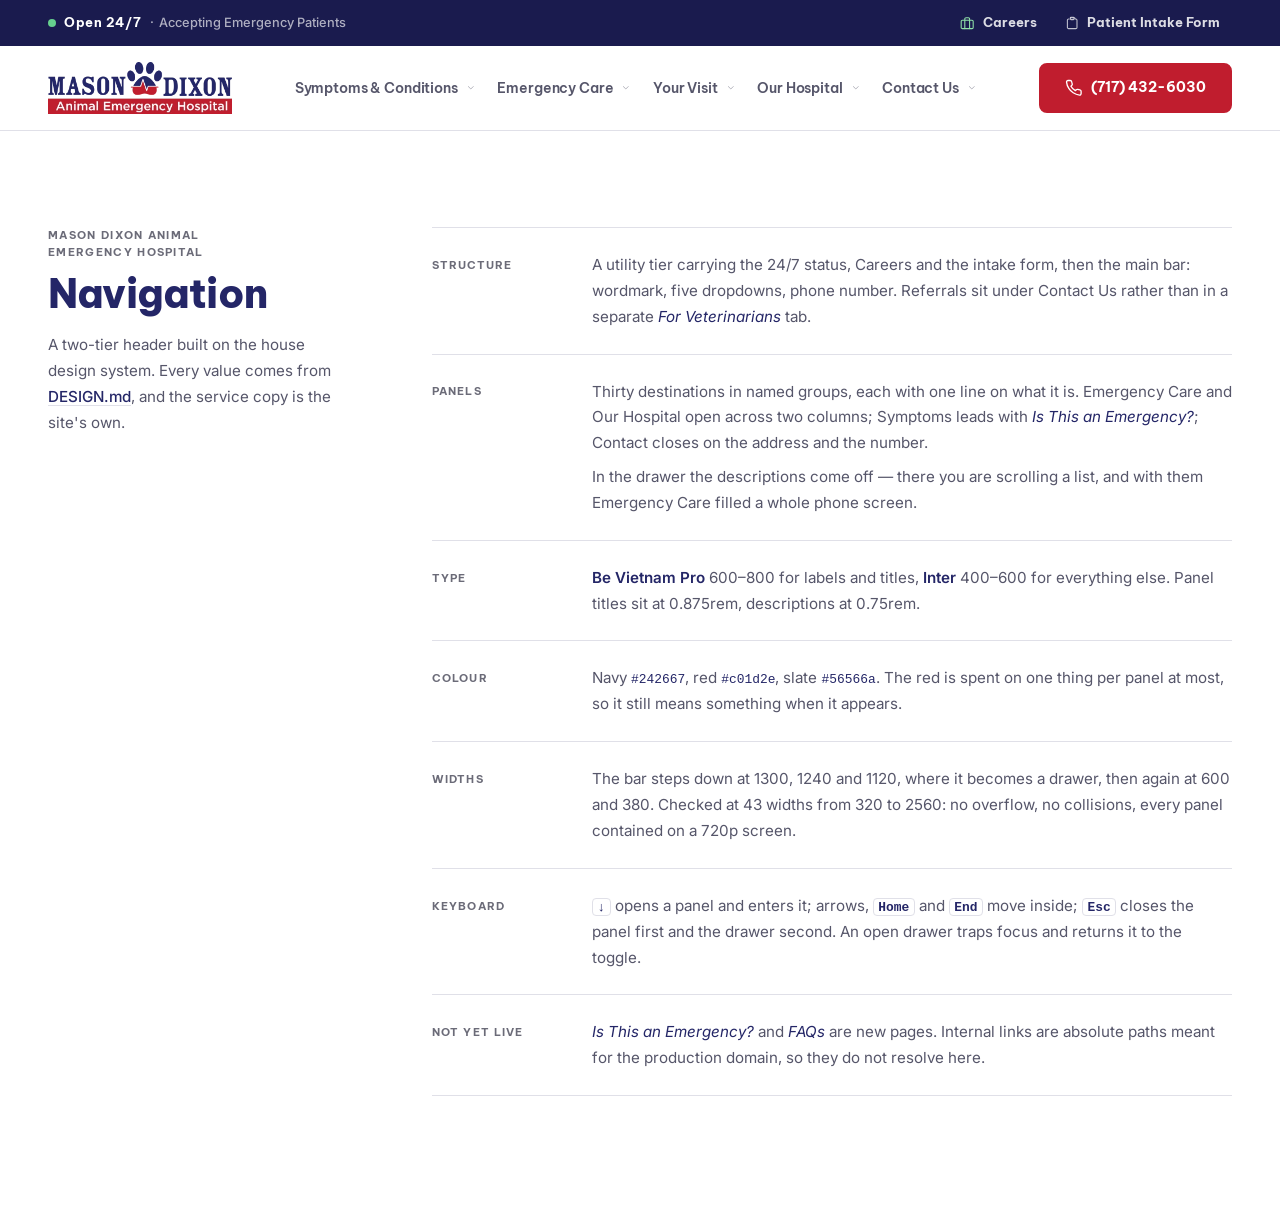
==== index.html @ aba49d91 "Extend the sweep to 4K/5K, landscape phones and code hygiene Verification stopped at 2560, so the ro" ====
<!doctype html>
<html lang="en">
<head>
  <meta charset="UTF-8" />
  <meta name="viewport" content="width=device-width, initial-scale=1" />
  <title>Navigation Menu — Mason Dixon Animal Emergency Hospital</title>
  <meta name="description" content="Two-tier navigation menu for Mason Dixon Animal Emergency Hospital, built on the site design system." />
  <meta name="theme-color" content="#242667" />

  <link rel="icon" href="data:image/svg+xml,%3Csvg xmlns='http://www.w3.org/2000/svg' viewBox='0 0 24 24'%3E%3Ccircle cx='12' cy='16' r='4' fill='%23c01d2e'/%3E%3Ccircle cx='5' cy='9' r='2.2' fill='%23c01d2e'/%3E%3Ccircle cx='9.5' cy='5.5' r='2.2' fill='%23c01d2e'/%3E%3Ccircle cx='14.5' cy='5.5' r='2.2' fill='%23c01d2e'/%3E%3Ccircle cx='19' cy='9' r='2.2' fill='%23c01d2e'/%3E%3C/svg%3E" />

  <link rel="preconnect" href="https://fonts.googleapis.com" />
  <link rel="preconnect" href="https://fonts.gstatic.com" crossorigin />
  <link href="https://fonts.googleapis.com/css2?family=Be+Vietnam+Pro:wght@500;600;700;800&family=Inter:ital,wght@0,400;0,500;0,600;1,400&display=swap" rel="stylesheet" />

  <!-- Flag JS early so the nav's closed states apply before first paint -->
  <script src="assets/js/head.js?v=202609222303"></script>
  <link rel="stylesheet" href="assets/css/base.css?v=202609222303" />
  <link rel="stylesheet" href="assets/css/components.css?v=202609222303" />
  <link rel="stylesheet" href="assets/css/sections.css?v=202609222303" />
</head>
<body>
  <a class="skip-link" href="#main">Skip to main content</a>

  <!-- ============================ Icon sprite ============================
       Everything down to #icon-star is lifted from the site sprite so the
       drawing style matches exactly. The seven below that are menu
       additions, drawn to the same spec (24×24, 1.8 stroke, round caps).
       ===================================================================== -->
  <svg class="icon-sprite" aria-hidden="true">
    <defs>
      <symbol id="icon-menu" viewBox="0 0 24 24" fill="none" stroke="currentColor" stroke-width="2" stroke-linecap="round">
        <line x1="3" y1="6" x2="21" y2="6"/><line x1="3" y1="12" x2="21" y2="12"/><line x1="3" y1="18" x2="21" y2="18"/>
      </symbol>
      <symbol id="icon-close" viewBox="0 0 24 24" fill="none" stroke="currentColor" stroke-width="2" stroke-linecap="round">
        <line x1="6" y1="6" x2="18" y2="18"/><line x1="18" y1="6" x2="6" y2="18"/>
      </symbol>
      <symbol id="icon-chevron-down" viewBox="0 0 24 24" fill="none" stroke="currentColor" stroke-width="2.2" stroke-linecap="round" stroke-linejoin="round">
        <polyline points="6 9 12 15 18 9"/>
      </symbol>
      <symbol id="icon-phone" viewBox="0 0 24 24" fill="none" stroke="currentColor" stroke-width="1.8" stroke-linecap="round" stroke-linejoin="round">
        <path d="M22 16.92v3a2 2 0 0 1-2.18 2 19.79 19.79 0 0 1-8.63-3.07 19.5 19.5 0 0 1-6-6 19.79 19.79 0 0 1-3.07-8.67A2 2 0 0 1 4.11 2h3a2 2 0 0 1 2 1.72c.13.96.36 1.9.7 2.81a2 2 0 0 1-.45 2.11L8.09 9.91a16 16 0 0 0 6 6l1.27-1.27a2 2 0 0 1 2.11-.45c.91.34 1.85.57 2.81.7A2 2 0 0 1 22 16.92z"/>
      </symbol>
      <symbol id="icon-pin" viewBox="0 0 24 24" fill="none" stroke="currentColor" stroke-width="1.8" stroke-linecap="round" stroke-linejoin="round">
        <path d="M21 10c0 7-9 13-9 13s-9-6-9-13a9 9 0 0 1 18 0z"/><circle cx="12" cy="10" r="3"/>
      </symbol>
      <symbol id="icon-clock" viewBox="0 0 24 24" fill="none" stroke="currentColor" stroke-width="1.8" stroke-linecap="round" stroke-linejoin="round">
        <circle cx="12" cy="12" r="10"/><polyline points="12 6 12 12 16 14"/>
      </symbol>
      <symbol id="icon-pulse" viewBox="0 0 24 24" fill="none" stroke="currentColor" stroke-width="1.8" stroke-linecap="round" stroke-linejoin="round">
        <polyline points="22 12 18 12 15 21 9 3 6 12 2 12"/>
      </symbol>
      <symbol id="icon-heart" viewBox="0 0 24 24" fill="none" stroke="currentColor" stroke-width="1.8" stroke-linecap="round" stroke-linejoin="round">
        <path d="M20.84 4.61a5.5 5.5 0 0 0-7.78 0L12 5.67l-1.06-1.06a5.5 5.5 0 0 0-7.78 7.78l1.06 1.06L12 21.23l7.78-7.78 1.06-1.06a5.5 5.5 0 0 0 0-7.78z"/>
      </symbol>
      <symbol id="icon-briefcase" viewBox="0 0 24 24" fill="none" stroke="currentColor" stroke-width="1.8" stroke-linecap="round" stroke-linejoin="round">
        <rect x="2" y="7" width="20" height="14" rx="2"/><path d="M16 21V5a2 2 0 0 0-2-2h-4a2 2 0 0 0-2 2v16"/>
      </symbol>
      <symbol id="icon-medical-cross" viewBox="0 0 24 24" fill="none" stroke="currentColor" stroke-width="1.8" stroke-linecap="round" stroke-linejoin="round">
        <rect x="3" y="3" width="18" height="18" rx="4"/><path d="M12 8v8M8 12h8"/>
      </symbol>
      <symbol id="icon-flask" viewBox="0 0 24 24" fill="none" stroke="currentColor" stroke-width="1.8" stroke-linecap="round" stroke-linejoin="round">
        <path d="M9 3h6M10 3v6.5L4.5 19a1 1 0 0 0 .87 1.5h13.26a1 1 0 0 0 .87-1.5L14 9.5V3"/>
      </symbol>
      <symbol id="icon-scan" viewBox="0 0 24 24" fill="none" stroke="currentColor" stroke-width="1.8" stroke-linecap="round" stroke-linejoin="round">
        <circle cx="11" cy="11" r="7"/><line x1="21" y1="21" x2="16.65" y2="16.65"/>
      </symbol>
      <symbol id="icon-wind" viewBox="0 0 24 24" fill="none" stroke="currentColor" stroke-width="1.8" stroke-linecap="round" stroke-linejoin="round">
        <path d="M9.59 4.59A2 2 0 1 1 11 8H2m10.59 11.41A2 2 0 1 0 14 16H2m15.73-8.27A2.5 2.5 0 1 1 19.5 12H2"/>
      </symbol>
      <symbol id="icon-droplet" viewBox="0 0 24 24" fill="none" stroke="currentColor" stroke-width="1.8" stroke-linecap="round" stroke-linejoin="round">
        <path d="M12 2.69l5.66 5.66a8 8 0 1 1-11.31 0z"/>
      </symbol>
      <symbol id="icon-camera" viewBox="0 0 24 24" fill="none" stroke="currentColor" stroke-width="1.8" stroke-linecap="round" stroke-linejoin="round">
        <path d="M23 19a2 2 0 0 1-2 2H3a2 2 0 0 1-2-2V8a2 2 0 0 1 2-2h4l2-3h6l2 3h4a2 2 0 0 1 2 2z"/><circle cx="12" cy="13" r="4"/>
      </symbol>
      <symbol id="icon-home" viewBox="0 0 24 24" fill="none" stroke="currentColor" stroke-width="1.8" stroke-linecap="round" stroke-linejoin="round">
        <path d="M3 9l9-7 9 7v11a2 2 0 0 1-2 2H5a2 2 0 0 1-2-2z"/><polyline points="9 22 9 12 15 12 15 22"/>
      </symbol>
      <symbol id="icon-users" viewBox="0 0 24 24" fill="none" stroke="currentColor" stroke-width="1.8" stroke-linecap="round" stroke-linejoin="round">
        <path d="M17 21v-2a4 4 0 0 0-4-4H5a4 4 0 0 0-4 4v2"/><circle cx="9" cy="7" r="4"/><path d="M23 21v-2a4 4 0 0 0-3-3.87"/><path d="M16 3.13a4 4 0 0 1 0 7.75"/>
      </symbol>
      <symbol id="icon-link" viewBox="0 0 24 24" fill="none" stroke="currentColor" stroke-width="1.8" stroke-linecap="round" stroke-linejoin="round">
        <path d="M10 13a5 5 0 0 0 7.07 0l3-3a5 5 0 0 0-7.07-7.07l-1.72 1.71"/><path d="M14 11a5 5 0 0 0-7.07 0l-3 3a5 5 0 0 0 7.07 7.07l1.71-1.71"/>
      </symbol>
      <symbol id="icon-paw" viewBox="0 0 24 24" fill="currentColor">
        <circle cx="5.6" cy="12" r="2.2"/><circle cx="9.6" cy="7.4" r="2.4"/><circle cx="14.4" cy="7.4" r="2.4"/><circle cx="18.4" cy="12" r="2.2"/>
        <path d="M12 13c-3.3 0-6 2.4-6 5.2 0 2.2 1.9 3.1 3.5 3.1 1.05 0 1.65-.42 2.5-.42s1.45.42 2.5.42c1.6 0 3.5-.9 3.5-3.1 0-2.8-2.7-5.2-6-5.2z"/>
      </symbol>
      <symbol id="icon-star" viewBox="0 0 24 24" fill="currentColor">
        <polygon points="12 2 14.9 8.6 22 9.3 16.5 14 18.2 21 12 17.3 5.8 21 7.5 14 2 9.3 9.1 8.6"/>
      </symbol>

      <!-- Menu additions: destinations the homepage sprite has no glyph for -->
      <symbol id="icon-clipboard" viewBox="0 0 24 24" fill="none" stroke="currentColor" stroke-width="1.8" stroke-linecap="round" stroke-linejoin="round">
        <path d="M9 3h6a2 2 0 0 1 2 2h1a2 2 0 0 1 2 2v12a2 2 0 0 1-2 2H6a2 2 0 0 1-2-2V7a2 2 0 0 1 2-2h1"/><rect x="9" y="2" width="6" height="4" rx="1"/>
      </symbol>
      <symbol id="icon-layers" viewBox="0 0 24 24" fill="none" stroke="currentColor" stroke-width="1.8" stroke-linecap="round" stroke-linejoin="round">
        <polygon points="12 2 2 7 12 12 22 7 12 2"/><polyline points="2 17 12 22 22 17"/><polyline points="2 12 12 17 22 12"/>
      </symbol>
      <symbol id="icon-credit-card" viewBox="0 0 24 24" fill="none" stroke="currentColor" stroke-width="1.8" stroke-linecap="round" stroke-linejoin="round">
        <rect x="1" y="4" width="22" height="16" rx="2"/><line x1="1" y1="10" x2="23" y2="10"/>
      </symbol>
      <symbol id="icon-help" viewBox="0 0 24 24" fill="none" stroke="currentColor" stroke-width="1.8" stroke-linecap="round" stroke-linejoin="round">
        <circle cx="12" cy="12" r="10"/><path d="M9.09 9a3 3 0 0 1 5.83 1c0 2-3 3-3 3"/><line x1="12" y1="17" x2="12.01" y2="17"/>
      </symbol>
      <symbol id="icon-building" viewBox="0 0 24 24" fill="none" stroke="currentColor" stroke-width="1.8" stroke-linecap="round" stroke-linejoin="round">
        <rect x="4" y="2" width="16" height="20" rx="2"/><path d="M9.5 22v-4h5v4"/><path d="M8.5 6.5h.01M12 6.5h.01M15.5 6.5h.01M8.5 10.5h.01M12 10.5h.01M15.5 10.5h.01M8.5 14.5h.01M15.5 14.5h.01"/>
      </symbol>
      <symbol id="icon-book" viewBox="0 0 24 24" fill="none" stroke="currentColor" stroke-width="1.8" stroke-linecap="round" stroke-linejoin="round">
        <path d="M4 19.5A2.5 2.5 0 0 1 6.5 17H20"/><path d="M6.5 2H20v20H6.5A2.5 2.5 0 0 1 4 19.5v-15A2.5 2.5 0 0 1 6.5 2z"/>
      </symbol>
      <symbol id="icon-send" viewBox="0 0 24 24" fill="none" stroke="currentColor" stroke-width="1.8" stroke-linecap="round" stroke-linejoin="round">
        <line x1="22" y1="2" x2="11" y2="13"/><polygon points="22 2 15 22 11 13 2 9 22 2"/>
      </symbol>
    </defs>
  </svg>

  <!-- ============================ Header ============================ -->
  <header class="site-header" data-site-header>

    <!-- Tier 1 — utility -->
    <div class="util">
      <div class="container util__inner">
        <p class="status">
          <span class="status__dot" aria-hidden="true"></span>
          <span class="status__label">Open 24/7</span>
          <span class="status__note status__note--mid">Accepting Emergency Patients</span>
          <span class="status__note status__note--wide">Critical Patients Treated First</span>
        </p>

        <nav class="util__links" aria-label="Quick links">
          <a class="util__job" href="/careers">
            <svg aria-hidden="true"><use href="#icon-briefcase"/></svg>
            Careers
          </a>
          <a href="https://form.jotform.com/262285054603050">
            <svg aria-hidden="true"><use href="#icon-clipboard"/></svg>
            Patient Intake Form
          </a>
        </nav>
      </div>
    </div>

    <!-- Tier 2 — main -->
    <div class="navbar">
      <div class="container navbar__inner">

        <a class="logo" href="/" aria-label="Mason Dixon Animal Emergency Hospital — home">
          <img src="assets/images/logo.png" alt="Mason Dixon Animal Emergency Hospital" width="327" height="94" />
        </a>

        <nav class="nav" id="primary-nav" aria-label="Primary" data-nav>

          <button type="button" class="nav__close" data-nav-close>
            <svg aria-hidden="true"><use href="#icon-close"/></svg>
            <span class="sr-only">Close menu</span>
          </button>

          <ul class="nav__list">

            <!-- ---------------- Symptoms & Conditions ---------------- -->
            <li class="nav__item" data-nav-item>
              <button type="button" class="nav__btn" data-nav-btn aria-expanded="false" aria-controls="panel-symptoms">
                Symptoms &amp; Conditions
                <svg class="nav__chev" aria-hidden="true"><use href="#icon-chevron-down"/></svg>
              </button>
              <div class="panel" id="panel-symptoms">
                <div class="panel__lead">
                  <a class="pfeat" href="/is-this-an-emergency">
                    <span class="pfeat__title">Is This an Emergency?</span>
                    <span class="pfeat__desc">Check the signs that shouldn't wait.</span>
                  </a>
                </div>
                <div class="panel__groups">
                  <div class="pgroup">
                    <ul class="panel__list">
                      <li>
                        <a class="pitem" href="/medical-emergencies-conditions">
                          <svg class="pitem__icon" aria-hidden="true"><use href="#icon-medical-cross"/></svg>
                          <span class="pitem__text">
                            <span class="pitem__title">Medical Emergencies &amp; Conditions</span>
                            <span class="pitem__desc">What we treat, around the clock.</span>
                          </span>
                        </a>
                      </li>
                      <li>
                        <a class="pitem" href="/pet-emergency-symptoms">
                          <svg class="pitem__icon" aria-hidden="true"><use href="#icon-paw"/></svg>
                          <span class="pitem__text">
                            <span class="pitem__title">Pet Emergency Symptoms</span>
                            <span class="pitem__desc">What to watch for, symptom by symptom.</span>
                          </span>
                        </a>
                      </li>
                    </ul>
                  </div>
                </div>
              </div>
            </li>

            <!-- ---------------- Emergency Care ---------------- -->
            <li class="nav__item" data-nav-item>
              <button type="button" class="nav__btn" data-nav-btn aria-expanded="false" aria-controls="panel-care">
                Emergency Care
                <svg class="nav__chev" aria-hidden="true"><use href="#icon-chevron-down"/></svg>
              </button>
              <div class="panel panel--wide" id="panel-care">
                <div class="panel__groups">
                  <div class="pgroup-col">
                    <div class="pgroup">
                      <span class="pgroup__label">Treatment</span>
                      <ul class="panel__list">
                        <li>
                          <a class="pitem" href="/outpatient-care">
                            <svg class="pitem__icon" aria-hidden="true"><use href="#icon-home"/></svg>
                            <span class="pitem__text">
                              <span class="pitem__title">Outpatient Treatment</span>
                              <span class="pitem__desc">Treated and discharged, no admission.</span>
                            </span>
                          </a>
                        </li>
                        <li>
                          <a class="pitem" href="/intensive-care">
                            <svg class="pitem__icon" aria-hidden="true"><use href="#icon-pulse"/></svg>
                            <span class="pitem__text">
                              <span class="pitem__title">Intensive Care</span>
                              <span class="pitem__desc">Advanced monitoring for critical patients.</span>
                            </span>
                          </a>
                        </li>
                        <li>
                          <a class="pitem" href="/emergency-surgery">
                            <svg class="pitem__icon" aria-hidden="true"><use href="#icon-medical-cross"/></svg>
                            <span class="pitem__text">
                              <span class="pitem__title">Emergency Surgery</span>
                              <span class="pitem__desc">Procedures for life-threatening conditions.</span>
                            </span>
                          </a>
                        </li>
                      </ul>
                    </div>

                    <div class="pgroup">
                      <span class="pgroup__label">Stabilization</span>
                      <ul class="panel__list">
                        <li>
                          <a class="pitem" href="/oxygen-supplementation">
                            <svg class="pitem__icon" aria-hidden="true"><use href="#icon-wind"/></svg>
                            <span class="pitem__text">
                              <span class="pitem__title">Oxygen Support</span>
                              <span class="pitem__desc">Support for breathing difficulty.</span>
                            </span>
                          </a>
                        </li>
                        <li>
                          <a class="pitem" href="/blood-transfusions">
                            <svg class="pitem__icon" aria-hidden="true"><use href="#icon-droplet"/></svg>
                            <span class="pitem__text">
                              <span class="pitem__title">Blood Transfusions</span>
                              <span class="pitem__desc">Type-matched transfusion services.</span>
                            </span>
                          </a>
                        </li>
                      </ul>
                    </div>
                  </div>

                  <div class="pgroup-col">
                    <div class="pgroup">
                      <span class="pgroup__label">Diagnostics</span>
                      <ul class="panel__list">
                        <li>
                          <a class="pitem" href="/house-laboratory">
                            <svg class="pitem__icon" aria-hidden="true"><use href="#icon-flask"/></svg>
                            <span class="pitem__text">
                              <span class="pitem__title">In-House Laboratory</span>
                              <span class="pitem__desc">Rapid bloodwork and diagnostic testing.</span>
                            </span>
                          </a>
                        </li>
                        <li>
                          <a class="pitem" href="/radiology-ultrasound">
                            <svg class="pitem__icon" aria-hidden="true"><use href="#icon-scan"/></svg>
                            <span class="pitem__text">
                              <span class="pitem__title">X-Ray &amp; Ultrasound</span>
                              <span class="pitem__desc">Advanced imaging around the clock.</span>
                            </span>
                          </a>
                        </li>
                        <li>
                          <a class="pitem" href="/endoscopy">
                            <svg class="pitem__icon" aria-hidden="true"><use href="#icon-camera"/></svg>
                            <span class="pitem__text">
                              <span class="pitem__title">Endoscopy</span>
                              <span class="pitem__desc">Minimally invasive retrieval and diagnostics.</span>
                            </span>
                          </a>
                        </li>
                      </ul>
                    </div>

                    <div class="pgroup">
                      <span class="pgroup__label">Continuing care</span>
                      <ul class="panel__list">
                        <li>
                          <a class="pitem" href="/specialist-referrals">
                            <svg class="pitem__icon" aria-hidden="true"><use href="#icon-link"/></svg>
                            <span class="pitem__text">
                              <span class="pitem__title">Specialist Referrals</span>
                              <span class="pitem__desc">Coordination with local specialists.</span>
                            </span>
                          </a>
                        </li>
                        <li>
                          <a class="pitem" href="/euthanasia-aftercare-services">
                            <svg class="pitem__icon" aria-hidden="true"><use href="#icon-heart"/></svg>
                            <span class="pitem__text">
                              <span class="pitem__title">Euthanasia &amp; Aftercare</span>
                              <span class="pitem__desc">Compassionate support for hard decisions.</span>
                            </span>
                          </a>
                        </li>
                      </ul>
                    </div>
                  </div>
                </div>
              </div>
            </li>

            <!-- ---------------- Your Visit ---------------- -->
            <li class="nav__item" data-nav-item>
              <button type="button" class="nav__btn" data-nav-btn aria-expanded="false" aria-controls="panel-visit">
                Your Visit
                <svg class="nav__chev" aria-hidden="true"><use href="#icon-chevron-down"/></svg>
              </button>
              <div class="panel" id="panel-visit">
                <div class="panel__groups">
                  <div class="pgroup">
                    <span class="pgroup__label">Before you arrive</span>
                    <ul class="panel__list">
                      <li>
                        <a class="pitem" href="/what-expect-during-your-visit">
                          <svg class="pitem__icon" aria-hidden="true"><use href="#icon-clock"/></svg>
                          <span class="pitem__text">
                            <span class="pitem__title">What to Expect</span>
                            <span class="pitem__desc">From arrival to discharge, step by step.</span>
                          </span>
                        </a>
                      </li>
                      <li>
                        <a class="pitem" href="/triage-levels-patient-illness">
                          <svg class="pitem__icon" aria-hidden="true"><use href="#icon-layers"/></svg>
                          <span class="pitem__text">
                            <span class="pitem__title">Triage Policies</span>
                            <span class="pitem__desc">Medical triage, not arrival order.</span>
                          </span>
                        </a>
                      </li>
                      <li>
                        <a class="pitem" href="/faqs">
                          <svg class="pitem__icon" aria-hidden="true"><use href="#icon-help"/></svg>
                          <span class="pitem__text">
                            <span class="pitem__title">FAQs</span>
                            <span class="pitem__desc">The questions we hear most.</span>
                          </span>
                        </a>
                      </li>
                    </ul>
                  </div>

                  <div class="pgroup">
                    <span class="pgroup__label">Paying for care</span>
                    <ul class="panel__list">
                      <li>
                        <a class="pitem" href="/financing-options">
                          <svg class="pitem__icon" aria-hidden="true"><use href="#icon-credit-card"/></svg>
                          <span class="pitem__text">
                            <span class="pitem__title">Financing Options</span>
                            <span class="pitem__desc">Payment plans and what we accept.</span>
                          </span>
                        </a>
                      </li>
                      <li>
                        <a class="pitem" href="/mason-dixon-miracle-fund">
                          <svg class="pitem__icon" aria-hidden="true"><use href="#icon-heart"/></svg>
                          <span class="pitem__text">
                            <span class="pitem__title">Miracle Fund</span>
                            <span class="pitem__desc">Help for families facing hard costs.</span>
                          </span>
                        </a>
                      </li>
                    </ul>
                  </div>
                </div>
              </div>
            </li>

            <!-- ---------------- Our Hospital ---------------- -->
            <li class="nav__item" data-nav-item>
              <button type="button" class="nav__btn" data-nav-btn aria-expanded="false" aria-controls="panel-hospital">
                Our Hospital
                <svg class="nav__chev" aria-hidden="true"><use href="#icon-chevron-down"/></svg>
              </button>
              <div class="panel panel--wide panel--right" id="panel-hospital">
                <div class="panel__groups">
                  <div class="pgroup-col">
                    <div class="pgroup">
                      <span class="pgroup__label">The hospital</span>
                      <ul class="panel__list">
                        <li>
                          <a class="pitem" href="/about-our-emergency-hospital">
                            <svg class="pitem__icon" aria-hidden="true"><use href="#icon-building"/></svg>
                            <span class="pitem__text">
                              <span class="pitem__title">About Mason Dixon</span>
                              <span class="pitem__desc">Who we are and how we work.</span>
                            </span>
                          </a>
                        </li>
                        <li>
                          <a class="pitem" href="/meet-our-team">
                            <svg class="pitem__icon" aria-hidden="true"><use href="#icon-users"/></svg>
                            <span class="pitem__text">
                              <span class="pitem__title">Our Team</span>
                              <span class="pitem__desc">The doctors and nurses on shift.</span>
                            </span>
                          </a>
                        </li>
                        <li>
                          <a class="pitem" href="/explore-our-facility">
                            <svg class="pitem__icon" aria-hidden="true"><use href="#icon-home"/></svg>
                            <span class="pitem__text">
                              <span class="pitem__title">Our Facility</span>
                              <span class="pitem__desc">A look inside the hospital.</span>
                            </span>
                          </a>
                        </li>
                        <li>
                          <a class="pitem" href="/careers">
                            <svg class="pitem__icon" aria-hidden="true"><use href="#icon-briefcase"/></svg>
                            <span class="pitem__text">
                              <span class="pitem__title">Careers</span>
                              <span class="pitem__desc">Open roles on our team.</span>
                            </span>
                          </a>
                        </li>
                      </ul>
                    </div>
                  </div>

                  <div class="pgroup-col">
                    <div class="pgroup">
                      <span class="pgroup__label">For pet owners</span>
                      <ul class="panel__list">
                        <li>
                          <a class="pitem" href="/reviews">
                            <svg class="pitem__icon" aria-hidden="true"><use href="#icon-star"/></svg>
                            <span class="pitem__text">
                              <span class="pitem__title">Reviews &amp; Testimonials</span>
                              <span class="pitem__desc">What other families have said.</span>
                            </span>
                          </a>
                        </li>
                        <li>
                          <a class="pitem" href="/blog">
                            <svg class="pitem__icon" aria-hidden="true"><use href="#icon-book"/></svg>
                            <span class="pitem__text">
                              <span class="pitem__title">Resources / Blog</span>
                              <span class="pitem__desc">Guides and reading for pet owners.</span>
                            </span>
                          </a>
                        </li>
                        <li>
                          <a class="pitem" href="/grief-counseling">
                            <svg class="pitem__icon" aria-hidden="true"><use href="#icon-heart"/></svg>
                            <span class="pitem__text">
                              <span class="pitem__title">Grief Counseling</span>
                              <span class="pitem__desc">Support after losing a pet.</span>
                            </span>
                          </a>
                        </li>
                        <li>
                          <a class="pitem" href="/additional-pet-care-resources">
                            <svg class="pitem__icon" aria-hidden="true"><use href="#icon-paw"/></svg>
                            <span class="pitem__text">
                              <span class="pitem__title">Additional Pet Resources</span>
                              <span class="pitem__desc">Local services beyond emergency care.</span>
                            </span>
                          </a>
                        </li>
                      </ul>
                    </div>
                  </div>
                </div>
              </div>
            </li>

            <!-- ---------------- Contact Us ---------------- -->
            <li class="nav__item" data-nav-item>
              <button type="button" class="nav__btn" data-nav-btn aria-expanded="false" aria-controls="panel-contact">
                Contact Us
                <svg class="nav__chev" aria-hidden="true"><use href="#icon-chevron-down"/></svg>
              </button>
              <div class="panel panel--right" id="panel-contact">
                <div class="panel__groups">
                  <div class="pgroup">
                    <span class="pgroup__label">Pet owners</span>
                    <ul class="panel__list">
                      <li>
                        <a class="pitem" href="/contact-us">
                          <svg class="pitem__icon" aria-hidden="true"><use href="#icon-phone"/></svg>
                          <span class="pitem__text">
                            <span class="pitem__title">Contact Information</span>
                            <span class="pitem__desc">Phone, hours and how to reach us.</span>
                          </span>
                        </a>
                      </li>
                      <li>
                        <a class="pitem" href="https://www.google.com/maps/place/Mason+Dixon+Animal+Emergency+Hospital/@39.7568262,-76.6723362,17z" target="_blank" rel="noopener">
                          <svg class="pitem__icon" aria-hidden="true"><use href="#icon-pin"/></svg>
                          <span class="pitem__text">
                            <span class="pitem__title">Directions</span>
                            <span class="pitem__desc">96 Sofia Drive, Shrewsbury PA.</span>
                          </span>
                        </a>
                      </li>
                    </ul>
                  </div>

                  <div class="pgroup">
                    <span class="pgroup__label">Referring veterinarians</span>
                    <ul class="panel__list">
                      <li>
                        <a class="pitem" href="/vet-referrals">
                          <svg class="pitem__icon" aria-hidden="true"><use href="#icon-send"/></svg>
                          <span class="pitem__text">
                            <span class="pitem__title">Emergency Referral</span>
                            <span class="pitem__desc">For veterinarians sending a patient.</span>
                          </span>
                        </a>
                      </li>
                      <li>
                        <a class="pitem" href="/ultrasound-referrals">
                          <svg class="pitem__icon" aria-hidden="true"><use href="#icon-scan"/></svg>
                          <span class="pitem__text">
                            <span class="pitem__title">Ultrasound Referral</span>
                            <span class="pitem__desc">Request a referral ultrasound.</span>
                          </span>
                        </a>
                      </li>
                    </ul>
                  </div>
                </div>

                <div class="pfoot">
                  <p class="pfoot__status">
                    <span class="status__dot" aria-hidden="true"></span>
                    Open 24 hours, every day
                  </p>
                  <p class="pfoot__addr">96 Sofia Drive, Suite 203 · Shrewsbury, PA 17361</p>
                  <a class="pfoot__call" href="tel:+17174326030">(717) 432-6030</a>
                </div>
              </div>
            </li>

          </ul>

          <div class="nav__util">
            <a href="/careers">
              <svg aria-hidden="true"><use href="#icon-briefcase"/></svg>
              Careers
            </a>
            <a href="https://form.jotform.com/262285054603050">
              <svg aria-hidden="true"><use href="#icon-clipboard"/></svg>
              Patient Intake Form
            </a>
          </div>
        </nav>

        <a class="btn btn--primary navbar__call" href="tel:+17174326030">
          <svg class="btn-icon" aria-hidden="true"><use href="#icon-phone"/></svg>
          (717) 432-6030
        </a>

        <button type="button" class="nav-toggle" data-nav-toggle aria-expanded="false" aria-controls="primary-nav">
          <svg class="nav-toggle__open" aria-hidden="true"><use href="#icon-menu"/></svg>
          <svg class="nav-toggle__close" aria-hidden="true"><use href="#icon-close"/></svg>
          <span class="sr-only">Toggle navigation menu</span>
        </button>

      </div>
    </div>
  </header>

  <div class="nav-veil" data-nav-veil></div>

  <!-- ============================ Spec sheet ============================ -->
  <main class="spec" id="main">
    <div class="container spec__inner">
      <header class="spec__head">
        <p class="spec__kicker">Mason Dixon Animal Emergency Hospital</p>
        <h1>Navigation</h1>
        <p class="spec__lede">
          A two-tier header built on the house design system. Every value comes from
          <a href="https://github.com/imageworksc/mason-dixon/blob/main/DESIGN.md">DESIGN.md</a>,
          and the service copy is the site's own.
        </p>
      </header>

      <dl class="spec__list">
        <div class="spec__row">
          <dt>Structure</dt>
          <dd>
            A utility tier carrying the 24/7 status, Careers and the intake form, then the main
            bar: wordmark, five dropdowns, phone number. Referrals sit under Contact Us rather
            than in a separate <em>For Veterinarians</em> tab.
          </dd>
        </div>

        <div class="spec__row">
          <dt>Panels</dt>
          <dd>
            Thirty destinations in named groups, each with one line on what it is. Emergency Care
            and Our Hospital open across two columns; Symptoms leads with
            <em>Is This an Emergency?</em>; Contact closes on the address and the number.
          </dd>
          <dd>
            In the drawer the descriptions come off — there you are scrolling a list, and with
            them Emergency Care filled a whole phone screen.
          </dd>
        </div>

        <div class="spec__row">
          <dt>Type</dt>
          <dd>
            <b>Be Vietnam Pro</b> 600–800 for labels and titles, <b>Inter</b> 400–600 for
            everything else. Panel titles sit at 0.875rem, descriptions at 0.75rem.
          </dd>
        </div>

        <div class="spec__row">
          <dt>Colour</dt>
          <dd>
            Navy <code>#242667</code>, red <code>#c01d2e</code>, slate <code>#56566a</code>.
            The red is spent on one thing per panel at most, so it still means something when
            it appears.
          </dd>
        </div>

        <div class="spec__row">
          <dt>Widths</dt>
          <dd>
            The bar steps down at 1300, 1240 and 1120, where it becomes a drawer, then again at
            600 and 380. Checked at 43 widths from 320 to 2560: no overflow, no collisions, every
            panel contained on a 720p screen.
          </dd>
        </div>

        <div class="spec__row">
          <dt>Keyboard</dt>
          <dd>
            <kbd>↓</kbd> opens a panel and enters it; arrows, <kbd>Home</kbd> and <kbd>End</kbd>
            move inside; <kbd>Esc</kbd> closes the panel first and the drawer second. An open
            drawer traps focus and returns it to the toggle.
          </dd>
        </div>

        <div class="spec__row">
          <dt>Not yet live</dt>
          <dd>
            <em>Is This an Emergency?</em> and <em>FAQs</em> are new pages. Internal links are
            absolute paths meant for the production domain, so they do not resolve here.
          </dd>
        </div>
      </dl>
    </div>
  </main>

  <script type="module" src="assets/js/main.js?v=202609222303"></script>
</body>
</html>
---- assets/css/base.css ----
/* =========================================================================
   Mason Dixon Animal Emergency Hospital — Navigation menu
   base.css — tokens, large-display scaling, reset, typography, utilities

   Tokens are lifted verbatim from the site design system
   (imageworksc/mason-dixon → DESIGN.md + assets/css/base.css) so this menu
   drops into the site without a single value needing to be reconciled.
   Anything this menu adds on top is grouped under "Menu additions".
   ========================================================================= */

/* ---------------------------------------------------------------------
   1. Design tokens
   --------------------------------------------------------------------- */
:root {
  /* Color */
  --color-navy: #242667;
  --color-navy-dark: #1a1b4e;
  --color-red: #c01d2e;
  --color-red-dark: #9c1622;
  --color-slate: #56566a;
  --color-gray: #6b6b78;
  --color-border: #e0e0e8;
  --color-bg-light: #f5f5f7;
  --color-bg-faq: #eef0fa;
  --color-white: #ffffff;

  --text-on-dark: #ffffff;
  --text-on-dark-secondary: rgba(255, 255, 255, 0.85);
  --text-on-dark-muted: rgba(255, 255, 255, 0.65);

  /* Type */
  --font-display: "Be Vietnam Pro", system-ui, sans-serif;
  --font-body: "Inter", system-ui, sans-serif;

  /* Spacing scale */
  --space-1: 0.25rem;
  --space-2: 0.5rem;
  --space-3: 0.75rem;
  --space-4: 1rem;
  --space-5: 1.5rem;
  --space-6: 2rem;
  --space-7: 3rem;
  --space-8: 4rem;
  --space-9: 6rem;
  --space-10: 8rem;

  /* Radius / shadow / motion */
  --radius-sm: 4px;
  --radius-md: 8px;
  --radius-lg: 14px;
  --radius-xl: 20px;
  --radius-full: 999px;
  --shadow-sm: 0 1px 2px rgba(16, 24, 64, 0.06);
  --shadow-md: 0 4px 16px rgba(16, 24, 64, 0.1);
  --shadow-lg: 0 24px 48px -16px rgba(16, 24, 64, 0.28);
  --transition: 180ms ease;
  --ease-out: cubic-bezier(0.16, 1, 0.3, 1);
  --ease-spring: cubic-bezier(0.34, 1.56, 0.64, 1);

  /* Layout */
  --container-width: 80rem;
  --container-pad: clamp(1.25rem, 4vw, 3rem);
  --section-space: clamp(7rem, 11vw, 13rem);

  /* --- Menu additions --------------------------------------------------
     Values the shared system does not define because nothing else on the
     site needs them. */
  --color-open: #66d08e; /* 24/7 status dot + Careers accent on navy */
  --color-open-soft: #8fe0a8; /* hover state for the same pair */
  --color-open-ink: #1f9d57; /* the same dot, on a light surface */
  --color-red-tint: #fbedef; /* wash behind the lead link on panel hover */

  --alert-h: 2.875rem; /* utility tier */
  --header-h: 5.5rem; /* main tier: logo + breathing room */
  --logo-h: 3.55rem; /* the site uses 3.85rem, but it carries five short
                        links; five dropdown labels need the width back */
  --nav-btn-pad: 0.7rem;
  --panel-w: 22rem;
  --panel-w-wide: 40rem; /* two-column panels (Emergency Care, Our Hospital) */
  /* Three tight layers rather than one soft cloud — a dropdown should sit
     on the page, not float above it. */
  --shadow-panel: 0 1px 1px rgba(16, 24, 64, 0.05), 0 8px 16px -6px rgba(16, 24, 64, 0.14),
    0 24px 40px -20px rgba(16, 24, 64, 0.22);
}

/* Large-display scaling: everything is rem-based, so bumping the root
   keeps the composition intact on 2K / 4K / 5K monitors. */
@media (min-width: 1920px) { html { font-size: 17px; } }
@media (min-width: 2560px) { html { font-size: 20px; } }
@media (min-width: 3440px) { html { font-size: 24px; } }
@media (min-width: 3840px) { html { font-size: 28px; } }
@media (min-width: 5120px) { html { font-size: 36px; } }

/* ---------------------------------------------------------------------
   2. Reset
   --------------------------------------------------------------------- */
*,
*::before,
*::after {
  box-sizing: border-box;
}

html {
  -webkit-text-size-adjust: 100%;
  scroll-behavior: smooth;
}

@media (prefers-reduced-motion: reduce) {
  html {
    scroll-behavior: auto;
  }
  *,
  *::before,
  *::after {
    animation-duration: 0.01ms !important;
    animation-iteration-count: 1 !important;
    transition-duration: 0.01ms !important;
    scroll-behavior: auto !important;
  }
}

body {
  margin: 0;
  font-family: var(--font-body);
  color: var(--color-slate);
  background: var(--color-white);
  line-height: 1.5;
  -webkit-font-smoothing: antialiased;
  overflow-x: hidden;
}

img {
  max-width: 100%;
  display: block;
}

svg {
  flex-shrink: 0;
}

a {
  color: inherit;
  text-decoration: none;
}

ul {
  margin: 0;
  padding: 0;
  list-style: none;
}

h1,
h2,
h3,
h4,
p {
  margin: 0;
}

button {
  font: inherit;
  color: inherit;
  background: none;
  border: 0;
  cursor: pointer;
}

/* ---------------------------------------------------------------------
   3. Base typography
   --------------------------------------------------------------------- */
h1,
h2,
h3 {
  font-family: var(--font-display);
  color: var(--color-navy);
  font-weight: 800;
  letter-spacing: -0.02em;
  line-height: 1.1;
}

h1 {
  font-size: clamp(2.25rem, 4vw + 1rem, 4.125rem);
}

h2 {
  font-size: clamp(1.875rem, 2.5vw + 1rem, 2.75rem);
}

h3 {
  font-size: 1.1rem;
}

/* ---------------------------------------------------------------------
   4. Accessibility utilities
   --------------------------------------------------------------------- */
.icon-sprite {
  position: absolute;
  width: 0;
  height: 0;
  overflow: hidden;
}

.sr-only {
  position: absolute;
  width: 1px;
  height: 1px;
  padding: 0;
  margin: -1px;
  overflow: hidden;
  clip: rect(0, 0, 0, 0);
  white-space: nowrap;
  border: 0;
}

.skip-link {
  position: absolute;
  top: -100%;
  left: var(--space-4);
  z-index: 1000;
  background: var(--color-navy);
  color: #fff;
  padding: var(--space-3) var(--space-5);
  border-radius: var(--radius-md);
  font-weight: 600;
  transition: top var(--transition);
}

.skip-link:focus {
  top: var(--space-4);
}

:focus-visible {
  outline: 3px solid #6c8cff;
  outline-offset: 2px;
  border-radius: var(--radius-sm);
}

/* ---------------------------------------------------------------------
   5. Layout utilities
   --------------------------------------------------------------------- */
.container {
  width: 100%;
  max-width: var(--container-width);
  margin-inline: auto;
  padding-inline: var(--container-pad);
}

.eyebrow {
  display: inline-block;
  font-family: var(--font-display);
  font-weight: 700;
  font-size: 0.8rem;
  letter-spacing: 0.08em;
  text-transform: uppercase;
  color: var(--color-red);
  margin-bottom: var(--space-3);
}
---- assets/css/components.css ----
/* =========================================================================
   Mason Dixon Animal Emergency Hospital — Navigation menu
   components.css — buttons, utility tier, header, primary nav, panels, drawer
   ========================================================================= */

/* ---------------------------------------------------------------------
   1. Buttons
   --------------------------------------------------------------------- */
.btn {
  display: inline-flex;
  align-items: center;
  justify-content: center;
  gap: var(--space-2);
  font-family: var(--font-display);
  font-weight: 700;
  font-size: 0.95rem;
  padding: var(--space-4) var(--space-6);
  border: 2px solid transparent;
  border-radius: var(--radius-md);
  white-space: nowrap;
  transition: background-color var(--transition), color var(--transition),
    border-color var(--transition), transform var(--transition);
}

.btn:hover {
  transform: translateY(-1px);
}

.btn:active {
  transform: translateY(1px);
}

.btn--primary {
  background: var(--color-red);
  border-color: var(--color-red);
  color: #fff;
}

.btn--primary:hover {
  background: var(--color-red-dark);
  border-color: var(--color-red-dark);
}

.btn-icon {
  width: 1.1rem;
  height: 1.1rem;
}

/* ---------------------------------------------------------------------
   2. Tier 1 — utility bar
   --------------------------------------------------------------------- */
.util {
  background: var(--color-navy-dark);
  color: var(--text-on-dark-secondary);
}

.util__inner {
  display: flex;
  align-items: center;
  justify-content: space-between;
  gap: var(--space-5);
  height: var(--alert-h);
}

.status {
  display: inline-flex;
  align-items: center;
  gap: var(--space-2);
  min-width: 0;
  white-space: nowrap;
  font-size: 0.8rem;
}

.status__dot {
  width: 0.5rem;
  height: 0.5rem;
  border-radius: var(--radius-full);
  background: var(--color-open);
  flex-shrink: 0;
  box-shadow: 0 0 0 0 rgba(102, 208, 142, 0.6);
  animation: status-pulse 2.6s infinite;
}

@keyframes status-pulse {
  0% { box-shadow: 0 0 0 0 rgba(102, 208, 142, 0.6); }
  70% { box-shadow: 0 0 0 0.45rem rgba(102, 208, 142, 0); }
  100% { box-shadow: 0 0 0 0 rgba(102, 208, 142, 0); }
}

.status__label {
  font-family: var(--font-display);
  font-weight: 700;
  letter-spacing: 0.04em;
  color: var(--text-on-dark);
}

.status__note {
  font-weight: 500;
  color: var(--text-on-dark-muted);
  overflow: hidden;
  text-overflow: ellipsis;
}

.status__note::before {
  content: "·";
  margin-right: 0.4em;
}

.util__links {
  display: inline-flex;
  align-items: center;
  gap: var(--space-1);
}

.util__links a {
  display: inline-flex;
  align-items: center;
  gap: var(--space-2);
  padding: var(--space-2) var(--space-3);
  border-radius: var(--radius-sm);
  font-family: var(--font-display);
  font-weight: 700;
  font-size: 0.8rem;
  white-space: nowrap;
  color: var(--text-on-dark-secondary);
  transition: background-color var(--transition), color var(--transition);
}

.util__links a:hover {
  background: rgba(255, 255, 255, 0.12);
  color: var(--text-on-dark);
}

.util__links svg {
  width: 0.9rem;
  height: 0.9rem;
  opacity: 0.85;
}

/* Careers keeps a green briefcase that wiggles on a slow loop — the one
   deliberately playful note in an otherwise urgent header. */
.util__job:hover {
  color: var(--color-open-soft);
}

.util__job svg {
  color: var(--color-open-soft);
  opacity: 1;
  transform-origin: 50% 70%;
  animation: bag-wiggle 3.2s ease-in-out infinite;
}

@keyframes bag-wiggle {
  0%, 72%, 100% { transform: rotate(0); }
  76% { transform: rotate(-11deg); }
  81% { transform: rotate(9deg); }
  86% { transform: rotate(-6deg); }
  91% { transform: rotate(3deg); }
  96% { transform: rotate(0); }
}

/* ---------------------------------------------------------------------
   3. Tier 2 — header shell
   --------------------------------------------------------------------- */
.site-header {
  position: sticky;
  top: 0;
  z-index: 100;
}

.navbar {
  background: #fff;
  border-bottom: 1px solid var(--color-border);
  transition: box-shadow var(--transition);
}

.site-header.is-scrolled .navbar {
  box-shadow: var(--shadow-sm);
}

.navbar__inner {
  display: flex;
  align-items: center;
  gap: var(--space-4);
  height: var(--header-h);
}

.logo {
  display: flex;
  align-items: center;
  flex: none;
}

.logo img {
  height: var(--logo-h);
  width: auto;
}

/* ---------------------------------------------------------------------
   4. Primary navigation — desktop
   --------------------------------------------------------------------- */
.nav {
  flex: 1;
  min-width: 0;
  align-self: stretch;
  display: flex;
  justify-content: center;
}

.nav__list {
  display: flex;
  align-items: stretch;
  gap: 0.125rem;
}

.nav__item {
  position: relative;
  display: flex;
  align-items: stretch;
}

.nav__btn {
  position: relative;
  display: flex;
  align-items: center;
  gap: var(--space-2);
  padding-inline: var(--nav-btn-pad);
  font-family: var(--font-display);
  font-size: 0.9rem;
  font-weight: 600;
  letter-spacing: -0.01em;
  color: var(--color-slate);
  white-space: nowrap;
  transition: color var(--transition);
}

.nav__btn:hover,
.nav__item.is-open .nav__btn {
  color: var(--color-navy);
}

.nav__btn::after {
  content: "";
  position: absolute;
  left: var(--nav-btn-pad);
  right: var(--nav-btn-pad);
  bottom: 27%; /* proportional, so it keeps its gap as the bar steps down */
  height: 2px;
  border-radius: 2px;
  background: var(--color-red);
  transform: scaleX(0);
  transform-origin: center;
  transition: transform 180ms var(--ease-out);
}

.nav__item.is-open .nav__btn::after {
  transform: scaleX(1);
}

.nav__chev {
  width: 0.6rem;
  height: 0.6rem;
  opacity: 0.5;
  transition: transform var(--transition), opacity var(--transition);
}

.nav__item.is-open .nav__chev {
  transform: rotate(180deg);
  opacity: 1;
}

/* ---------------------------------------------------------------------
   5. Dropdown panels
   --------------------------------------------------------------------- */
.panel {
  position: absolute;
  top: 100%;
  left: 0;
  width: var(--panel-w);
  padding: var(--space-4) var(--space-3) var(--space-3);
  background: #fff;
  border: 1px solid var(--color-border);
  border-top: 0;
  border-radius: 0 0 var(--radius-lg) var(--radius-lg);
  box-shadow: var(--shadow-panel);
  opacity: 0;
  visibility: hidden;
  transform: translateY(-0.25rem);
  /* `visibility` is switched instantly on open and held back to the end of
     the fade on close. Transitioning it like a normal property would leave
     the panel unfocusable on the frame it opens, which breaks ArrowDown. */
  transition: opacity 160ms ease, transform 160ms var(--ease-out), visibility 0s linear 160ms;
}

/* Invisible bridge so the pointer can cross the header border without
   the panel closing underneath it. */
.panel::before {
  content: "";
  position: absolute;
  left: 0;
  right: 0;
  top: -1rem;
  height: 1rem;
}

.nav__item.is-open .panel {
  opacity: 1;
  visibility: visible;
  transform: none;
  transition: opacity 160ms ease, transform 160ms var(--ease-out), visibility 0s linear 0s;
}

.panel--right {
  left: auto;
  right: 0;
}

/* Groups carry the structure, so the rows stay quiet: a hairline label,
   then titles with one muted line each. The icon is a mark beside the
   title, not a badge behind it. */
/* A wide panel puts its groups in columns. Every column is a .pgroup-col,
   so the stack margin below can only ever apply *within* a column — as
   siblings in the grid itself, two groups would sit in different columns
   and the margin would drop the right one half a row. */
.pgroup-col {
  min-width: 0;
}

.pgroup + .pgroup {
  margin-top: var(--space-5);
}

.pgroup__label {
  display: block;
  padding: 0 var(--space-2) var(--space-2);
  margin-bottom: var(--space-1);
  border-bottom: 1px solid var(--color-border);
  font-family: var(--font-display);
  font-weight: 700;
  font-size: 0.6875rem;
  letter-spacing: 0.1em;
  text-transform: uppercase;
  color: var(--color-gray);
}

.pitem {
  display: flex;
  align-items: flex-start;
  gap: var(--space-2);
  padding: var(--space-2);
  border-radius: var(--radius-sm);
  transition: background-color var(--transition);
}

.pitem:hover {
  background: var(--color-bg-light);
}

.pitem__icon {
  flex: none;
  width: 1rem;
  height: 1rem;
  margin-top: 0.12rem;
  color: var(--color-gray);
  opacity: 0.55;
  transition: color var(--transition), opacity var(--transition);
}

.pitem:hover .pitem__icon {
  color: var(--color-red);
  opacity: 1;
}

.pitem__text,
.pfeat__text {
  min-width: 0;
}

.pitem__title {
  display: block;
  font-family: var(--font-display);
  font-weight: 600;
  font-size: 0.875rem;
  line-height: 1.35;
  color: var(--color-navy);
}

.pitem__desc {
  display: block;
  font-size: 0.75rem;
  line-height: 1.4;
  color: var(--color-gray);
}

/* The one destination someone in a panic should hit first: a red rule and
   a hairline, not a card. */
.panel__lead {
  padding-bottom: var(--space-2);
  margin-bottom: var(--space-2);
  border-bottom: 1px solid var(--color-border);
}

.pfeat {
  position: relative;
  display: block;
  padding: var(--space-2) var(--space-2) var(--space-2) var(--space-3);
  border-radius: var(--radius-sm);
  transition: background-color var(--transition);
}

.pfeat::before {
  content: "";
  position: absolute;
  left: 0;
  top: var(--space-2);
  bottom: var(--space-2);
  width: 2px;
  border-radius: 2px;
  background: var(--color-red);
}

.pfeat:hover {
  background: var(--color-red-tint);
}

.pfeat__title {
  display: block;
  font-family: var(--font-display);
  font-weight: 700;
  font-size: 0.95rem;
  line-height: 1.3;
  color: var(--color-red);
}

.pfeat__desc {
  display: block;
  font-size: 0.78rem;
  line-height: 1.4;
  color: var(--color-slate);
}

/* Contact's panel ends with the details you would otherwise open a page
   to find — set as a colophon, not a widget. */
.pfoot {
  margin-top: var(--space-3);
  padding: var(--space-3) var(--space-2) 0;
  border-top: 1px solid var(--color-border);
}

.pfoot__status {
  display: flex;
  align-items: center;
  gap: var(--space-2);
  font-family: var(--font-display);
  font-weight: 700;
  font-size: 0.6875rem;
  letter-spacing: 0.1em;
  text-transform: uppercase;
  color: var(--color-navy);
}

.pfoot__status .status__dot {
  background: var(--color-open-ink);
  box-shadow: none;
  animation: none;
}

.pfoot__addr {
  margin-top: var(--space-2);
  font-size: 0.78rem;
  line-height: 1.5;
  color: var(--color-gray);
}

.pfoot__call {
  display: inline-flex;
  align-items: center;
  min-height: 2.75rem;
  font-family: var(--font-display);
  font-weight: 800;
  font-size: 1.25rem;
  letter-spacing: -0.02em;
  color: var(--color-navy);
  transition: color var(--transition);
}

.pfoot__call:hover {
  color: var(--color-red);
}

/* Ten and eight destinations respectively. In one column those panels run
   past the fold on a 720p laptop, so their groups split into two columns
   for as long as they are dropdowns at all. */
@media (min-width: 1121px) {
  .panel--wide {
    width: var(--panel-w-wide);
  }

  .panel--wide .panel__groups {
    display: grid;
    grid-template-columns: 1fr 1fr;
    column-gap: var(--space-5);
    align-items: start;
  }
}

/* ---------------------------------------------------------------------
   6. Call CTA + mobile toggle
   --------------------------------------------------------------------- */
.navbar__call {
  flex: none;
  padding: var(--space-3) var(--space-5);
  font-size: 0.9rem;
}

.nav-toggle {
  display: none;
  align-items: center;
  justify-content: center;
  width: 2.75rem;
  height: 2.75rem;
  flex: none;
  border: 1px solid var(--color-border);
  border-radius: var(--radius-md);
  color: var(--color-navy);
  transition: background-color var(--transition);
}

.nav-toggle:hover {
  background: var(--color-bg-light);
}

.nav-toggle svg {
  width: 1.5rem;
  height: 1.5rem;
}

.nav-toggle__close {
  display: none;
}

.nav-toggle[aria-expanded="true"] .nav-toggle__open {
  display: none;
}

.nav-toggle[aria-expanded="true"] .nav-toggle__close {
  display: block;
}

.nav-veil {
  display: none;
  position: fixed;
  inset: 0;
  z-index: 90;
  background: rgba(26, 27, 78, 0.5);
  opacity: 0;
  visibility: hidden;
  transition: opacity var(--transition), visibility 0s linear 180ms;
}

/* Drawer-only: a visible dismiss target, since the toggle sits underneath
   the open drawer and cannot be reached by pointer or keyboard. */
.nav__close {
  display: none;
}

/* Quick links repeated inside the drawer, where the utility tier is hidden */
.nav__util {
  display: none;
}

/* ---------------------------------------------------------------------
   7. Drawer breakpoint
   --------------------------------------------------------------------- */
/* Five dropdown labels, a wide wordmark and a phone number share one row,
   so the bar steps down in three stages before it gives up and becomes a
   drawer. Each stage is sized to clear the logo at its narrowest width. */
@media (max-width: 1300px) {
  :root {
    --header-h: 5.25rem;
    --logo-h: 3.3rem;
    --nav-btn-pad: 0.625rem;
  }

  .nav__btn {
    font-size: 0.875rem;
  }

  .status__note--wide {
    display: none;
  }
}

/* 1240, not 1160: just above this the five labels are already within a
   couple of pixels of the wordmark. */
@media (max-width: 1240px) {
  :root {
    --header-h: 4.75rem;
    --logo-h: 2.9rem;
    --nav-btn-pad: 0.5rem;
    /* Emergency Care sits mid-row, so its left-aligned panel runs off the
       right edge here at the full width. */
    --panel-w-wide: 40rem;
  }

  .navbar__inner {
    gap: var(--space-3);
  }

  .nav__btn {
    font-size: 0.82rem;
    gap: var(--space-1);
  }

  .navbar__call {
    padding: var(--space-2) var(--space-4);
    font-size: 0.82rem;
  }
}

@media (max-width: 1120px) {
  :root {
    --header-h: 4.5rem;
    --logo-h: 2.9rem;
  }

  .util__inner {
    justify-content: center;
  }

  .util__links {
    display: none;
  }

  .nav-toggle {
    display: inline-flex;
  }

  .nav-veil {
    display: block;
  }

  .nav-veil.is-open {
    opacity: 1;
    visibility: visible;
    transition: opacity var(--transition), visibility 0s linear 0s;
  }

  body.nav-open {
    overflow: hidden;
  }

  .navbar__call {
    margin-left: auto;
  }

  /* The nav becomes a right-hand drawer. `visibility` (not just the
     transform) is what keeps its links out of the tab order while closed. */
  .nav {
    position: fixed;
    top: 0;
    right: 0;
    bottom: 0;
    z-index: 95;
    flex: none;
    display: block;
    width: min(26rem, 90vw);
    padding-block: var(--space-5) var(--space-8);
    overflow-y: auto;
    -webkit-overflow-scrolling: touch;
    background: #fff;
    box-shadow: -1rem 0 3rem rgba(16, 24, 64, 0.18);
    transform: translateX(104%);
    visibility: hidden;
    transition: transform 260ms var(--ease-out), visibility 0s linear 260ms;
  }

  .nav.is-open {
    transform: none;
    visibility: visible;
    transition: transform 260ms var(--ease-out), visibility 0s linear 0s;
  }

  .nav__close {
    display: inline-flex;
    align-items: center;
    justify-content: center;
    width: 2.75rem;
    height: 2.75rem;
    margin: 0 var(--space-4) var(--space-2) auto;
    border-radius: var(--radius-md);
    color: var(--color-navy);
    transition: background-color var(--transition);
  }

  .nav__close:hover {
    background: var(--color-bg-light);
  }

  .nav__close svg {
    width: 1.5rem;
    height: 1.5rem;
  }

  .nav__list {
    flex-direction: column;
    align-items: stretch;
    gap: 0;
  }

  .nav__item {
    flex-direction: column;
    border-bottom: 1px solid var(--color-border);
  }

  .nav__btn {
    width: 100%;
    min-height: 3.75rem;
    padding: var(--space-4) var(--space-5);
    font-size: 1.05rem;
    font-weight: 700;
    color: var(--color-navy);
    justify-content: space-between;
  }

  .nav__btn::after {
    display: none;
  }

  .nav__item.is-open .nav__btn {
    background: var(--color-bg-light);
  }

  .nav__chev {
    width: 0.75rem;
    height: 0.75rem;
  }

  .panel {
    position: static;
    width: 100%;
    display: none;
    padding: var(--space-2) var(--space-3) var(--space-4);
    background: var(--color-bg-light);
    border: 0;
    border-radius: 0;
    box-shadow: none;
    opacity: 1;
    visibility: visible;
    transform: none;
  }

  .panel::before {
    display: none;
  }

  .nav__item.is-open .panel {
    display: block;
  }

  /* In the drawer you scroll a list rather than scan a panel, and the
     descriptions would push Emergency Care past a whole phone screen. */
  .pitem__desc {
    display: none;
  }

  .pitem {
    align-items: center;
    min-height: 3rem;
    padding: var(--space-2) var(--space-3);
  }

  .pitem__icon {
    margin-top: 0;
    opacity: 0.7;
  }

  .pitem__title {
    font-size: 1rem;
  }

  .pgroup + .pgroup {
    margin-top: var(--space-4);
  }

  .pgroup__label {
    padding-inline: var(--space-3);
    border-bottom-color: rgba(36, 38, 103, 0.12);
  }

  .pfeat {
    padding: var(--space-3) var(--space-3) var(--space-3) var(--space-4);
  }

  .pfeat::before {
    top: var(--space-3);
    bottom: var(--space-3);
  }

  .pfoot {
    padding-inline: var(--space-3);
  }

  .nav__util {
    display: block;
    padding: var(--space-5) var(--space-5) 0;
  }

  .nav__util a {
    display: flex;
    align-items: center;
    gap: var(--space-3);
    padding: var(--space-4) 0;
    font-family: var(--font-display);
    font-weight: 600;
    font-size: 0.95rem;
    color: var(--color-navy);
    border-bottom: 1px solid var(--color-border);
  }

  .nav__util svg {
    width: 1.05rem;
    height: 1.05rem;
    color: var(--color-red);
  }
}

@media (max-width: 600px) {
  :root {
    --header-h: 4.25rem;
    --container-pad: 1rem;
  }

  .navbar__inner {
    gap: var(--space-2);
  }

  .logo img {
    height: 2.25rem;
  }

  .status {
    font-size: 0.75rem;
  }

  .status__note--mid {
    display: none;
  }

  .navbar__call {
    padding: var(--space-2) var(--space-3);
    font-size: 0.78rem;
  }

  .navbar__call .btn-icon {
    width: 0.95rem;
    height: 0.95rem;
  }

  .nav-toggle {
    width: 2.5rem;
    height: 2.5rem;
  }

  .nav {
    width: min(26rem, 94vw);
  }
}

/* Narrow phones (320px and up): the wordmark, the phone number and the
   toggle still have to share one row, so everything gives a little. */
@media (max-width: 380px) {
  :root {
    --header-h: 4rem;
    --logo-h: 1.8rem;
    --container-pad: 0.625rem;
  }

  .navbar__call {
    padding: var(--space-1) var(--space-2);
    font-size: 0.72rem;
    gap: var(--space-1);
  }

  .navbar__call .btn-icon {
    width: 0.85rem;
    height: 0.85rem;
  }

  .nav-toggle {
    width: 2.25rem;
    height: 2.25rem;
  }

  .nav-toggle svg {
    width: 1.3rem;
    height: 1.3rem;
  }

  .status {
    font-size: 0.7rem;
  }
}

/* ---------------------------------------------------------------------
   8. No-JS fallback
   The panels are opened by class, so without JS they need another way in.
   --------------------------------------------------------------------- */
html:not(.js) .nav__item:hover .panel,
html:not(.js) .nav__item:focus-within .panel {
  opacity: 1;
  visibility: visible;
  transform: none;
}

html:not(.js) .nav__item:focus-within .nav__btn::after {
  transform: scaleX(1);
}

@media (max-width: 1120px) {
  /* No JS means no drawer — fall back to an always-open stacked list
     that wraps onto its own row under the logo and call button. */
  html:not(.js) .navbar__inner {
    flex-wrap: wrap;
    height: auto;
    padding-block: var(--space-3);
  }

  html:not(.js) .nav {
    position: static;
    order: 4;
    flex-basis: 100%;
    width: 100%;
    transform: none;
    visibility: visible;
    box-shadow: none;
    padding-block: 0 var(--space-4);
  }

  html:not(.js) .panel,
  html:not(.js) .nav__util {
    display: block;
  }

  html:not(.js) .nav-toggle,
  html:not(.js) .nav__close {
    display: none;
  }
}
---- assets/css/sections.css ----
/* =========================================================================
   Mason Dixon Animal Emergency Hospital — Navigation menu
   sections.css — the spec sheet under the header on this preview. None of
   it ships with the menu; it exists so the header has a page to sit on and
   something to scroll against.
   ========================================================================= */

.spec {
  padding-block: var(--space-9) var(--space-10);
}

.spec__inner {
  display: grid;
  gap: var(--space-7);
}

@media (min-width: 900px) {
  .spec__inner {
    grid-template-columns: minmax(0, 18rem) minmax(0, 1fr);
    gap: var(--space-9);
    align-items: start;
  }

  .spec__head {
    position: sticky;
    top: calc(var(--alert-h) + var(--header-h) + var(--space-7));
  }
}

.spec__kicker {
  font-family: var(--font-display);
  font-weight: 700;
  font-size: 0.6875rem;
  line-height: 1.5;
  letter-spacing: 0.12em;
  text-transform: uppercase;
  text-wrap: balance;
  color: var(--color-gray);
}

.spec__head h1 {
  margin-top: var(--space-3);
  font-size: clamp(1.75rem, 2vw + 1rem, 2.5rem);
}

.spec__lede {
  margin-top: var(--space-4);
  font-size: 0.95rem;
  line-height: 1.7;
  color: var(--color-slate);
}

.spec__lede a {
  color: var(--color-navy);
  font-weight: 500;
  text-decoration: underline;
  text-underline-offset: 0.18em;
  text-decoration-thickness: 1px;
  text-decoration-color: var(--color-border);
  transition: text-decoration-color var(--transition), color var(--transition);
}

.spec__lede a:hover {
  color: var(--color-red);
  text-decoration-color: currentColor;
}

/* A colophon, not a card grid: one hairline-separated row per fact. */
.spec__list {
  margin: 0;
}

.spec__row {
  display: grid;
  gap: var(--space-2);
  padding-block: var(--space-5);
  border-top: 1px solid var(--color-border);
}

.spec__row:last-child {
  border-bottom: 1px solid var(--color-border);
}

@media (min-width: 640px) {
  .spec__row {
    grid-template-columns: 8.5rem minmax(0, 1fr);
    column-gap: var(--space-5);
    row-gap: var(--space-2);
  }

  /* A row can carry a second paragraph; without this it would fall into
     the label column and wrap to a ribbon. */
  .spec__row dd {
    grid-column: 2;
  }
}

.spec__row dt {
  font-family: var(--font-display);
  font-weight: 700;
  font-size: 0.6875rem;
  letter-spacing: 0.1em;
  text-transform: uppercase;
  color: var(--color-gray);
  padding-top: 0.3rem;
}

.spec__row dd {
  margin: 0;
  font-size: 0.95rem;
  line-height: 1.7;
  color: var(--color-slate);
}

.spec__row em {
  color: var(--color-navy);
  font-style: italic;
}

.spec__row b {
  color: var(--color-navy);
  font-weight: 600;
}

.spec code,
.spec kbd {
  font-family: ui-monospace, "SF Mono", Menlo, Consolas, monospace;
  font-size: 0.85em;
  color: var(--color-navy);
}

.spec kbd {
  padding: 0.05em 0.35em;
  border: 1px solid var(--color-border);
  border-radius: var(--radius-sm);
  font-weight: 600;
  white-space: nowrap;
}
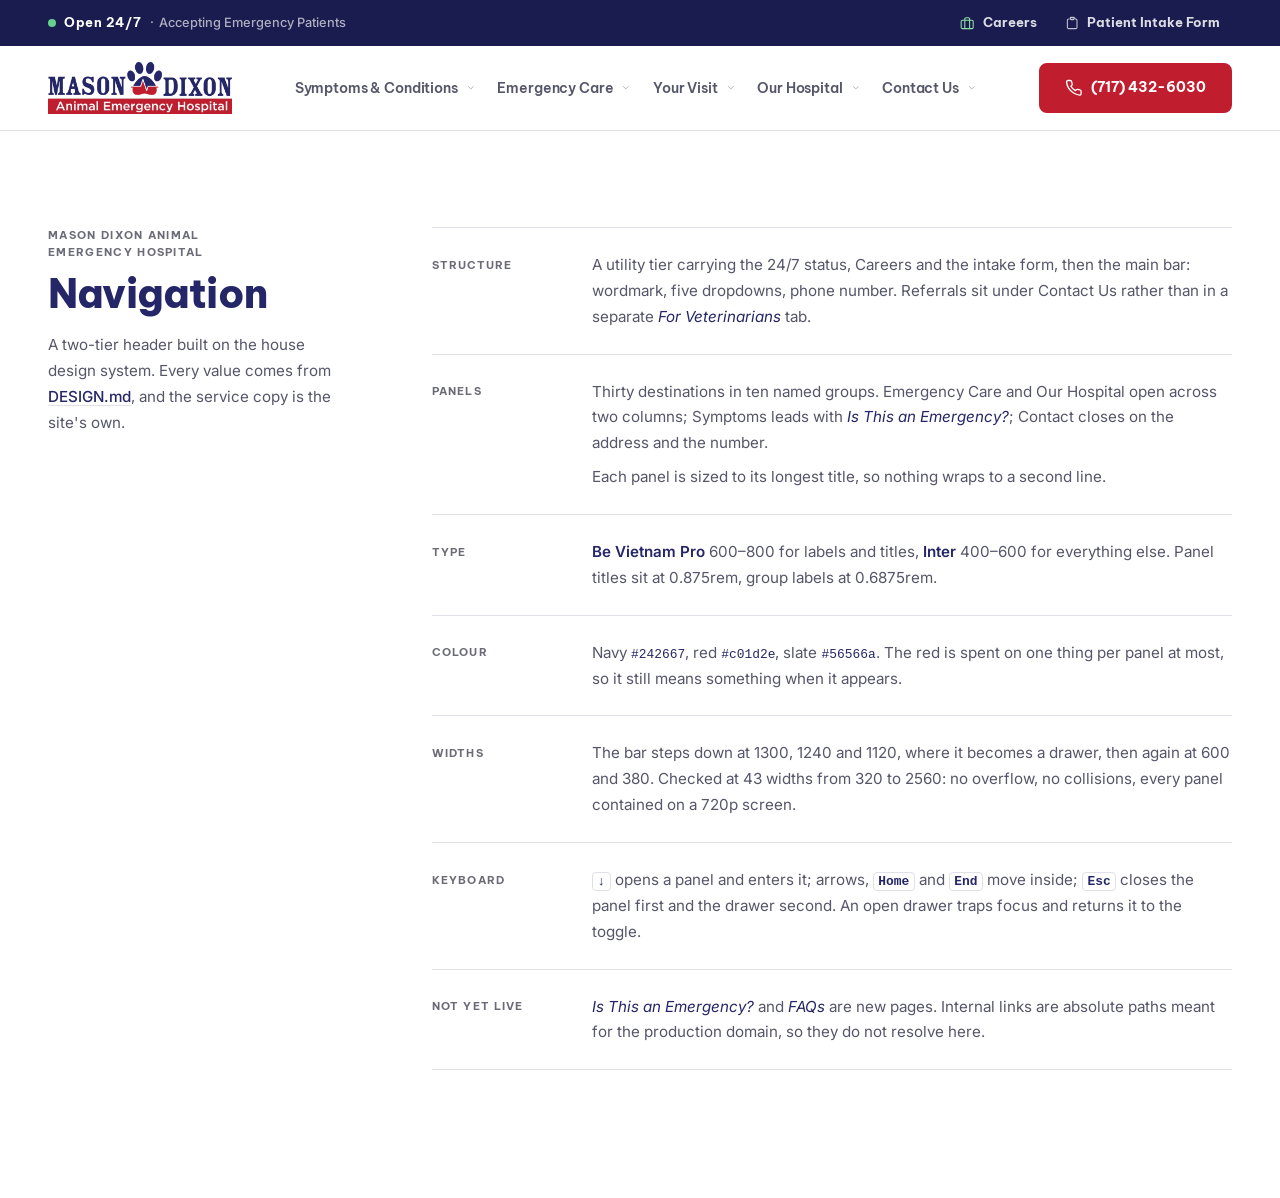
==== commit af3615d0: "Drop the description line from every panel row Removes all 30 description lines — 29 .pitem__desc pl" ====
--- a/index.html
+++ b/index.html
@@ -14,10 +14,10 @@
   <link href="https://fonts.googleapis.com/css2?family=Be+Vietnam+Pro:wght@500;600;700;800&family=Inter:ital,wght@0,400;0,500;0,600;1,400&display=swap" rel="stylesheet" />
 
   <!-- Flag JS early so the nav's closed states apply before first paint -->
-  <script src="assets/js/head.js?v=202609222303"></script>
-  <link rel="stylesheet" href="assets/css/base.css?v=202609222303" />
-  <link rel="stylesheet" href="assets/css/components.css?v=202609222303" />
-  <link rel="stylesheet" href="assets/css/sections.css?v=202609222303" />
+  <script src="assets/js/head.js?v=202609231246"></script>
+  <link rel="stylesheet" href="assets/css/base.css?v=202609231246" />
+  <link rel="stylesheet" href="assets/css/components.css?v=202609231246" />
+  <link rel="stylesheet" href="assets/css/sections.css?v=202609231246" />
 </head>
 <body>
   <a class="skip-link" href="#main">Skip to main content</a>
@@ -169,7 +169,6 @@
                 <div class="panel__lead">
                   <a class="pfeat" href="/is-this-an-emergency">
                     <span class="pfeat__title">Is This an Emergency?</span>
-                    <span class="pfeat__desc">Check the signs that shouldn't wait.</span>
                   </a>
                 </div>
                 <div class="panel__groups">
@@ -178,19 +177,13 @@
                       <li>
                         <a class="pitem" href="/medical-emergencies-conditions">
                           <svg class="pitem__icon" aria-hidden="true"><use href="#icon-medical-cross"/></svg>
-                          <span class="pitem__text">
-                            <span class="pitem__title">Medical Emergencies &amp; Conditions</span>
-                            <span class="pitem__desc">What we treat, around the clock.</span>
-                          </span>
+                          <span class="pitem__title">Medical Emergencies &amp; Conditions</span>
                         </a>
                       </li>
                       <li>
                         <a class="pitem" href="/pet-emergency-symptoms">
                           <svg class="pitem__icon" aria-hidden="true"><use href="#icon-paw"/></svg>
-                          <span class="pitem__text">
-                            <span class="pitem__title">Pet Emergency Symptoms</span>
-                            <span class="pitem__desc">What to watch for, symptom by symptom.</span>
-                          </span>
+                          <span class="pitem__title">Pet Emergency Symptoms</span>
                         </a>
                       </li>
                     </ul>
@@ -214,28 +207,19 @@
                         <li>
                           <a class="pitem" href="/outpatient-care">
                             <svg class="pitem__icon" aria-hidden="true"><use href="#icon-home"/></svg>
-                            <span class="pitem__text">
-                              <span class="pitem__title">Outpatient Treatment</span>
-                              <span class="pitem__desc">Treated and discharged, no admission.</span>
-                            </span>
+                            <span class="pitem__title">Outpatient Treatment</span>
                           </a>
                         </li>
                         <li>
                           <a class="pitem" href="/intensive-care">
                             <svg class="pitem__icon" aria-hidden="true"><use href="#icon-pulse"/></svg>
-                            <span class="pitem__text">
-                              <span class="pitem__title">Intensive Care</span>
-                              <span class="pitem__desc">Advanced monitoring for critical patients.</span>
-                            </span>
+                            <span class="pitem__title">Intensive Care</span>
                           </a>
                         </li>
                         <li>
                           <a class="pitem" href="/emergency-surgery">
                             <svg class="pitem__icon" aria-hidden="true"><use href="#icon-medical-cross"/></svg>
-                            <span class="pitem__text">
-                              <span class="pitem__title">Emergency Surgery</span>
-                              <span class="pitem__desc">Procedures for life-threatening conditions.</span>
-                            </span>
+                            <span class="pitem__title">Emergency Surgery</span>
                           </a>
                         </li>
                       </ul>
@@ -247,19 +231,13 @@
                         <li>
                           <a class="pitem" href="/oxygen-supplementation">
                             <svg class="pitem__icon" aria-hidden="true"><use href="#icon-wind"/></svg>
-                            <span class="pitem__text">
-                              <span class="pitem__title">Oxygen Support</span>
-                              <span class="pitem__desc">Support for breathing difficulty.</span>
-                            </span>
+                            <span class="pitem__title">Oxygen Support</span>
                           </a>
                         </li>
                         <li>
                           <a class="pitem" href="/blood-transfusions">
                             <svg class="pitem__icon" aria-hidden="true"><use href="#icon-droplet"/></svg>
-                            <span class="pitem__text">
-                              <span class="pitem__title">Blood Transfusions</span>
-                              <span class="pitem__desc">Type-matched transfusion services.</span>
-                            </span>
+                            <span class="pitem__title">Blood Transfusions</span>
                           </a>
                         </li>
                       </ul>
@@ -273,28 +251,19 @@
                         <li>
                           <a class="pitem" href="/house-laboratory">
                             <svg class="pitem__icon" aria-hidden="true"><use href="#icon-flask"/></svg>
-                            <span class="pitem__text">
-                              <span class="pitem__title">In-House Laboratory</span>
-                              <span class="pitem__desc">Rapid bloodwork and diagnostic testing.</span>
-                            </span>
+                            <span class="pitem__title">In-House Laboratory</span>
                           </a>
                         </li>
                         <li>
                           <a class="pitem" href="/radiology-ultrasound">
                             <svg class="pitem__icon" aria-hidden="true"><use href="#icon-scan"/></svg>
-                            <span class="pitem__text">
-                              <span class="pitem__title">X-Ray &amp; Ultrasound</span>
-                              <span class="pitem__desc">Advanced imaging around the clock.</span>
-                            </span>
+                            <span class="pitem__title">X-Ray &amp; Ultrasound</span>
                           </a>
                         </li>
                         <li>
                           <a class="pitem" href="/endoscopy">
                             <svg class="pitem__icon" aria-hidden="true"><use href="#icon-camera"/></svg>
-                            <span class="pitem__text">
-                              <span class="pitem__title">Endoscopy</span>
-                              <span class="pitem__desc">Minimally invasive retrieval and diagnostics.</span>
-                            </span>
+                            <span class="pitem__title">Endoscopy</span>
                           </a>
                         </li>
                       </ul>
@@ -306,19 +275,13 @@
                         <li>
                           <a class="pitem" href="/specialist-referrals">
                             <svg class="pitem__icon" aria-hidden="true"><use href="#icon-link"/></svg>
-                            <span class="pitem__text">
-                              <span class="pitem__title">Specialist Referrals</span>
-                              <span class="pitem__desc">Coordination with local specialists.</span>
-                            </span>
+                            <span class="pitem__title">Specialist Referrals</span>
                           </a>
                         </li>
                         <li>
                           <a class="pitem" href="/euthanasia-aftercare-services">
                             <svg class="pitem__icon" aria-hidden="true"><use href="#icon-heart"/></svg>
-                            <span class="pitem__text">
-                              <span class="pitem__title">Euthanasia &amp; Aftercare</span>
-                              <span class="pitem__desc">Compassionate support for hard decisions.</span>
-                            </span>
+                            <span class="pitem__title">Euthanasia &amp; Aftercare</span>
                           </a>
                         </li>
                       </ul>
@@ -342,28 +305,19 @@
                       <li>
                         <a class="pitem" href="/what-expect-during-your-visit">
                           <svg class="pitem__icon" aria-hidden="true"><use href="#icon-clock"/></svg>
-                          <span class="pitem__text">
-                            <span class="pitem__title">What to Expect</span>
-                            <span class="pitem__desc">From arrival to discharge, step by step.</span>
-                          </span>
+                          <span class="pitem__title">What to Expect</span>
                         </a>
                       </li>
                       <li>
                         <a class="pitem" href="/triage-levels-patient-illness">
                           <svg class="pitem__icon" aria-hidden="true"><use href="#icon-layers"/></svg>
-                          <span class="pitem__text">
-                            <span class="pitem__title">Triage Policies</span>
-                            <span class="pitem__desc">Medical triage, not arrival order.</span>
-                          </span>
+                          <span class="pitem__title">Triage Policies</span>
                         </a>
                       </li>
                       <li>
                         <a class="pitem" href="/faqs">
                           <svg class="pitem__icon" aria-hidden="true"><use href="#icon-help"/></svg>
-                          <span class="pitem__text">
-                            <span class="pitem__title">FAQs</span>
-                            <span class="pitem__desc">The questions we hear most.</span>
-                          </span>
+                          <span class="pitem__title">FAQs</span>
                         </a>
                       </li>
                     </ul>
@@ -375,19 +329,13 @@
                       <li>
                         <a class="pitem" href="/financing-options">
                           <svg class="pitem__icon" aria-hidden="true"><use href="#icon-credit-card"/></svg>
-                          <span class="pitem__text">
-                            <span class="pitem__title">Financing Options</span>
-                            <span class="pitem__desc">Payment plans and what we accept.</span>
-                          </span>
+                          <span class="pitem__title">Financing Options</span>
                         </a>
                       </li>
                       <li>
                         <a class="pitem" href="/mason-dixon-miracle-fund">
                           <svg class="pitem__icon" aria-hidden="true"><use href="#icon-heart"/></svg>
-                          <span class="pitem__text">
-                            <span class="pitem__title">Miracle Fund</span>
-                            <span class="pitem__desc">Help for families facing hard costs.</span>
-                          </span>
+                          <span class="pitem__title">Miracle Fund</span>
                         </a>
                       </li>
                     </ul>
@@ -411,37 +359,25 @@
                         <li>
                           <a class="pitem" href="/about-our-emergency-hospital">
                             <svg class="pitem__icon" aria-hidden="true"><use href="#icon-building"/></svg>
-                            <span class="pitem__text">
-                              <span class="pitem__title">About Mason Dixon</span>
-                              <span class="pitem__desc">Who we are and how we work.</span>
-                            </span>
+                            <span class="pitem__title">About Mason Dixon</span>
                           </a>
                         </li>
                         <li>
                           <a class="pitem" href="/meet-our-team">
                             <svg class="pitem__icon" aria-hidden="true"><use href="#icon-users"/></svg>
-                            <span class="pitem__text">
-                              <span class="pitem__title">Our Team</span>
-                              <span class="pitem__desc">The doctors and nurses on shift.</span>
-                            </span>
+                            <span class="pitem__title">Our Team</span>
                           </a>
                         </li>
                         <li>
                           <a class="pitem" href="/explore-our-facility">
                             <svg class="pitem__icon" aria-hidden="true"><use href="#icon-home"/></svg>
-                            <span class="pitem__text">
-                              <span class="pitem__title">Our Facility</span>
-                              <span class="pitem__desc">A look inside the hospital.</span>
-                            </span>
+                            <span class="pitem__title">Our Facility</span>
                           </a>
                         </li>
                         <li>
                           <a class="pitem" href="/careers">
                             <svg class="pitem__icon" aria-hidden="true"><use href="#icon-briefcase"/></svg>
-                            <span class="pitem__text">
-                              <span class="pitem__title">Careers</span>
-                              <span class="pitem__desc">Open roles on our team.</span>
-                            </span>
+                            <span class="pitem__title">Careers</span>
                           </a>
                         </li>
                       </ul>
@@ -455,37 +391,25 @@
                         <li>
                           <a class="pitem" href="/reviews">
                             <svg class="pitem__icon" aria-hidden="true"><use href="#icon-star"/></svg>
-                            <span class="pitem__text">
-                              <span class="pitem__title">Reviews &amp; Testimonials</span>
-                              <span class="pitem__desc">What other families have said.</span>
-                            </span>
+                            <span class="pitem__title">Reviews &amp; Testimonials</span>
                           </a>
                         </li>
                         <li>
                           <a class="pitem" href="/blog">
                             <svg class="pitem__icon" aria-hidden="true"><use href="#icon-book"/></svg>
-                            <span class="pitem__text">
-                              <span class="pitem__title">Resources / Blog</span>
-                              <span class="pitem__desc">Guides and reading for pet owners.</span>
-                            </span>
+                            <span class="pitem__title">Resources / Blog</span>
                           </a>
                         </li>
                         <li>
                           <a class="pitem" href="/grief-counseling">
                             <svg class="pitem__icon" aria-hidden="true"><use href="#icon-heart"/></svg>
-                            <span class="pitem__text">
-                              <span class="pitem__title">Grief Counseling</span>
-                              <span class="pitem__desc">Support after losing a pet.</span>
-                            </span>
+                            <span class="pitem__title">Grief Counseling</span>
                           </a>
                         </li>
                         <li>
                           <a class="pitem" href="/additional-pet-care-resources">
                             <svg class="pitem__icon" aria-hidden="true"><use href="#icon-paw"/></svg>
-                            <span class="pitem__text">
-                              <span class="pitem__title">Additional Pet Resources</span>
-                              <span class="pitem__desc">Local services beyond emergency care.</span>
-                            </span>
+                            <span class="pitem__title">Additional Pet Resources</span>
                           </a>
                         </li>
                       </ul>
@@ -509,19 +433,13 @@
                       <li>
                         <a class="pitem" href="/contact-us">
                           <svg class="pitem__icon" aria-hidden="true"><use href="#icon-phone"/></svg>
-                          <span class="pitem__text">
-                            <span class="pitem__title">Contact Information</span>
-                            <span class="pitem__desc">Phone, hours and how to reach us.</span>
-                          </span>
+                          <span class="pitem__title">Contact Information</span>
                         </a>
                       </li>
                       <li>
                         <a class="pitem" href="https://www.google.com/maps/place/Mason+Dixon+Animal+Emergency+Hospital/@39.7568262,-76.6723362,17z" target="_blank" rel="noopener">
                           <svg class="pitem__icon" aria-hidden="true"><use href="#icon-pin"/></svg>
-                          <span class="pitem__text">
-                            <span class="pitem__title">Directions</span>
-                            <span class="pitem__desc">96 Sofia Drive, Shrewsbury PA.</span>
-                          </span>
+                          <span class="pitem__title">Directions</span>
                         </a>
                       </li>
                     </ul>
@@ -533,19 +451,13 @@
                       <li>
                         <a class="pitem" href="/vet-referrals">
                           <svg class="pitem__icon" aria-hidden="true"><use href="#icon-send"/></svg>
-                          <span class="pitem__text">
-                            <span class="pitem__title">Emergency Referral</span>
-                            <span class="pitem__desc">For veterinarians sending a patient.</span>
-                          </span>
+                          <span class="pitem__title">Emergency Referral</span>
                         </a>
                       </li>
                       <li>
                         <a class="pitem" href="/ultrasound-referrals">
                           <svg class="pitem__icon" aria-hidden="true"><use href="#icon-scan"/></svg>
-                          <span class="pitem__text">
-                            <span class="pitem__title">Ultrasound Referral</span>
-                            <span class="pitem__desc">Request a referral ultrasound.</span>
-                          </span>
+                          <span class="pitem__title">Ultrasound Referral</span>
                         </a>
                       </li>
                     </ul>
@@ -557,7 +469,7 @@
                     <span class="status__dot" aria-hidden="true"></span>
                     Open 24 hours, every day
                   </p>
-                  <p class="pfoot__addr">96 Sofia Drive, Suite 203 · Shrewsbury, PA 17361</p>
+                  <p class="pfoot__addr">96 Sofia Drive, Suite 203<br />Shrewsbury, PA 17361</p>
                   <a class="pfoot__call" href="tel:+17174326030">(717) 432-6030</a>
                 </div>
               </div>
@@ -620,13 +532,12 @@
         <div class="spec__row">
           <dt>Panels</dt>
           <dd>
-            Thirty destinations in named groups, each with one line on what it is. Emergency Care
-            and Our Hospital open across two columns; Symptoms leads with
-            <em>Is This an Emergency?</em>; Contact closes on the address and the number.
-          </dd>
-          <dd>
-            In the drawer the descriptions come off — there you are scrolling a list, and with
-            them Emergency Care filled a whole phone screen.
+            Thirty destinations in ten named groups. Emergency Care and Our Hospital open across
+            two columns; Symptoms leads with <em>Is This an Emergency?</em>; Contact closes on
+            the address and the number.
+          </dd>
+          <dd>
+            Each panel is sized to its longest title, so nothing wraps to a second line.
           </dd>
         </div>
 
@@ -634,7 +545,7 @@
           <dt>Type</dt>
           <dd>
             <b>Be Vietnam Pro</b> 600–800 for labels and titles, <b>Inter</b> 400–600 for
-            everything else. Panel titles sit at 0.875rem, descriptions at 0.75rem.
+            everything else. Panel titles sit at 0.875rem, group labels at 0.6875rem.
           </dd>
         </div>
 
@@ -676,6 +587,6 @@
     </div>
   </main>
 
-  <script type="module" src="assets/js/main.js?v=202609222303"></script>
+  <script type="module" src="assets/js/main.js?v=202609231246"></script>
 </body>
 </html>
--- a/assets/css/base.css
+++ b/assets/css/base.css
@@ -75,8 +75,10 @@
   --logo-h: 3.55rem; /* the site uses 3.85rem, but it carries five short
                         links; five dropdown labels need the width back */
   --nav-btn-pad: 0.7rem;
-  --panel-w: 22rem;
-  --panel-w-wide: 40rem; /* two-column panels (Emergency Care, Our Hospital) */
+  /* Sized to the longest title in each shape — "Medical Emergencies &
+     Conditions" and "Additional Pet Resources" — so nothing wraps. */
+  --panel-w: 21rem;
+  --panel-w-wide: 33rem; /* two-column panels (Emergency Care, Our Hospital) */
   /* Three tight layers rather than one soft cloud — a dropdown should sit
      on the page, not float above it. */
   --shadow-panel: 0 1px 1px rgba(16, 24, 64, 0.05), 0 8px 16px -6px rgba(16, 24, 64, 0.14),
--- a/assets/css/components.css
+++ b/assets/css/components.css
@@ -345,7 +345,7 @@
 
 .pitem {
   display: flex;
-  align-items: flex-start;
+  align-items: center;
   gap: var(--space-2);
   padding: var(--space-2);
   border-radius: var(--radius-sm);
@@ -360,7 +360,6 @@
   flex: none;
   width: 1rem;
   height: 1rem;
-  margin-top: 0.12rem;
   color: var(--color-gray);
   opacity: 0.55;
   transition: color var(--transition), opacity var(--transition);
@@ -371,25 +370,13 @@
   opacity: 1;
 }
 
-.pitem__text,
-.pfeat__text {
+.pitem__title {
   min-width: 0;
-}
-
-.pitem__title {
-  display: block;
   font-family: var(--font-display);
   font-weight: 600;
   font-size: 0.875rem;
   line-height: 1.35;
   color: var(--color-navy);
-}
-
-.pitem__desc {
-  display: block;
-  font-size: 0.75rem;
-  line-height: 1.4;
-  color: var(--color-gray);
 }
 
 /* The one destination someone in a panic should hit first: a red rule and
@@ -430,13 +417,6 @@
   font-size: 0.95rem;
   line-height: 1.3;
   color: var(--color-red);
-}
-
-.pfeat__desc {
-  display: block;
-  font-size: 0.78rem;
-  line-height: 1.4;
-  color: var(--color-slate);
 }
 
 /* Contact's panel ends with the details you would otherwise open a page
@@ -598,9 +578,6 @@
     --header-h: 4.75rem;
     --logo-h: 2.9rem;
     --nav-btn-pad: 0.5rem;
-    /* Emergency Care sits mid-row, so its left-aligned panel runs off the
-       right edge here at the full width. */
-    --panel-w-wide: 40rem;
   }
 
   .navbar__inner {
@@ -758,20 +735,13 @@
     display: block;
   }
 
-  /* In the drawer you scroll a list rather than scan a panel, and the
-     descriptions would push Emergency Care past a whole phone screen. */
-  .pitem__desc {
-    display: none;
-  }
-
+  /* Rows grow to a proper tap target in the drawer. */
   .pitem {
-    align-items: center;
     min-height: 3rem;
     padding: var(--space-2) var(--space-3);
   }
 
   .pitem__icon {
-    margin-top: 0;
     opacity: 0.7;
   }
 
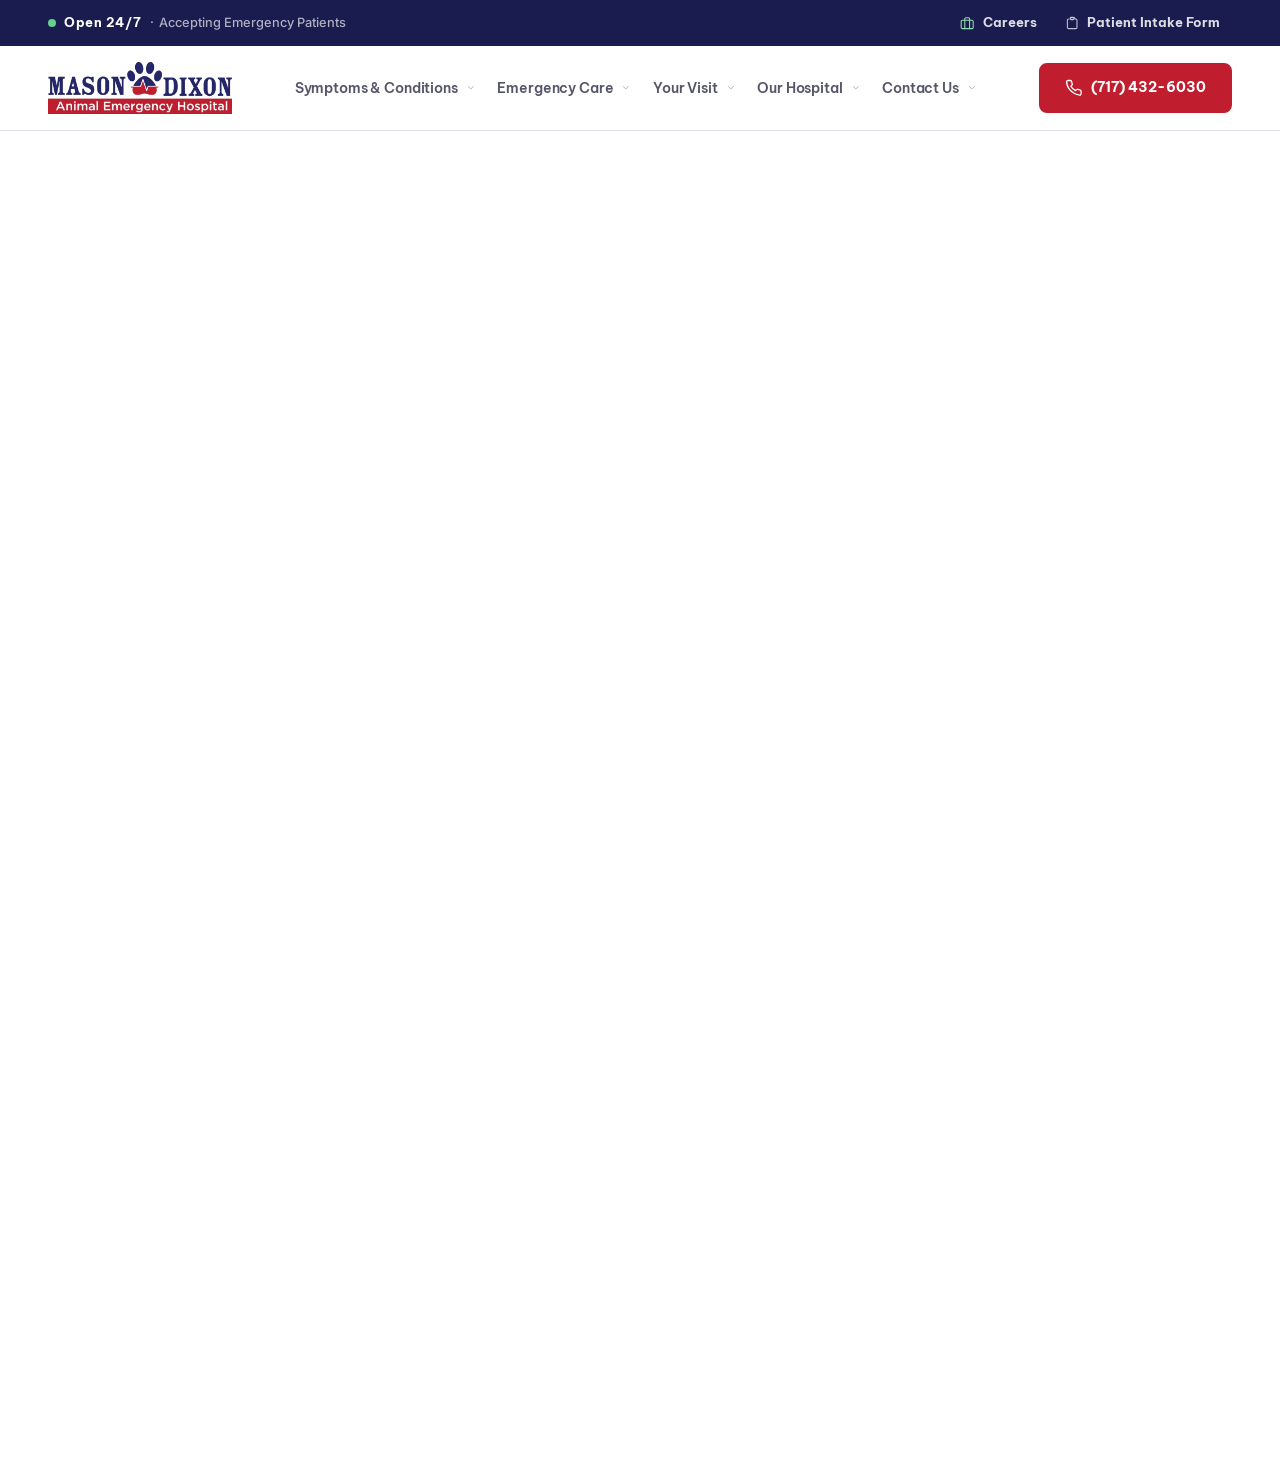
==== commit 6c7aabee: "Restore the panel descriptions and drop the spec sheet page Reverts the previous commit: the descrip" ====
--- a/index.html
+++ b/index.html
@@ -14,10 +14,10 @@
   <link href="https://fonts.googleapis.com/css2?family=Be+Vietnam+Pro:wght@500;600;700;800&family=Inter:ital,wght@0,400;0,500;0,600;1,400&display=swap" rel="stylesheet" />
 
   <!-- Flag JS early so the nav's closed states apply before first paint -->
-  <script src="assets/js/head.js?v=202609231246"></script>
-  <link rel="stylesheet" href="assets/css/base.css?v=202609231246" />
-  <link rel="stylesheet" href="assets/css/components.css?v=202609231246" />
-  <link rel="stylesheet" href="assets/css/sections.css?v=202609231246" />
+  <script src="assets/js/head.js?v=202609231334"></script>
+  <link rel="stylesheet" href="assets/css/base.css?v=202609231334" />
+  <link rel="stylesheet" href="assets/css/components.css?v=202609231334" />
+  <link rel="stylesheet" href="assets/css/sections.css?v=202609231334" />
 </head>
 <body>
   <a class="skip-link" href="#main">Skip to main content</a>
@@ -169,6 +169,7 @@
                 <div class="panel__lead">
                   <a class="pfeat" href="/is-this-an-emergency">
                     <span class="pfeat__title">Is This an Emergency?</span>
+                    <span class="pfeat__desc">Check the signs that shouldn't wait.</span>
                   </a>
                 </div>
                 <div class="panel__groups">
@@ -177,13 +178,19 @@
                       <li>
                         <a class="pitem" href="/medical-emergencies-conditions">
                           <svg class="pitem__icon" aria-hidden="true"><use href="#icon-medical-cross"/></svg>
-                          <span class="pitem__title">Medical Emergencies &amp; Conditions</span>
+                          <span class="pitem__text">
+                            <span class="pitem__title">Medical Emergencies &amp; Conditions</span>
+                            <span class="pitem__desc">What we treat, around the clock.</span>
+                          </span>
                         </a>
                       </li>
                       <li>
                         <a class="pitem" href="/pet-emergency-symptoms">
                           <svg class="pitem__icon" aria-hidden="true"><use href="#icon-paw"/></svg>
-                          <span class="pitem__title">Pet Emergency Symptoms</span>
+                          <span class="pitem__text">
+                            <span class="pitem__title">Pet Emergency Symptoms</span>
+                            <span class="pitem__desc">What to watch for, symptom by symptom.</span>
+                          </span>
                         </a>
                       </li>
                     </ul>
@@ -207,19 +214,28 @@
                         <li>
                           <a class="pitem" href="/outpatient-care">
                             <svg class="pitem__icon" aria-hidden="true"><use href="#icon-home"/></svg>
-                            <span class="pitem__title">Outpatient Treatment</span>
+                            <span class="pitem__text">
+                              <span class="pitem__title">Outpatient Treatment</span>
+                              <span class="pitem__desc">Treated and discharged, no admission.</span>
+                            </span>
                           </a>
                         </li>
                         <li>
                           <a class="pitem" href="/intensive-care">
                             <svg class="pitem__icon" aria-hidden="true"><use href="#icon-pulse"/></svg>
-                            <span class="pitem__title">Intensive Care</span>
+                            <span class="pitem__text">
+                              <span class="pitem__title">Intensive Care</span>
+                              <span class="pitem__desc">Advanced monitoring for critical patients.</span>
+                            </span>
                           </a>
                         </li>
                         <li>
                           <a class="pitem" href="/emergency-surgery">
                             <svg class="pitem__icon" aria-hidden="true"><use href="#icon-medical-cross"/></svg>
-                            <span class="pitem__title">Emergency Surgery</span>
+                            <span class="pitem__text">
+                              <span class="pitem__title">Emergency Surgery</span>
+                              <span class="pitem__desc">Procedures for life-threatening conditions.</span>
+                            </span>
                           </a>
                         </li>
                       </ul>
@@ -231,13 +247,19 @@
                         <li>
                           <a class="pitem" href="/oxygen-supplementation">
                             <svg class="pitem__icon" aria-hidden="true"><use href="#icon-wind"/></svg>
-                            <span class="pitem__title">Oxygen Support</span>
+                            <span class="pitem__text">
+                              <span class="pitem__title">Oxygen Support</span>
+                              <span class="pitem__desc">Support for breathing difficulty.</span>
+                            </span>
                           </a>
                         </li>
                         <li>
                           <a class="pitem" href="/blood-transfusions">
                             <svg class="pitem__icon" aria-hidden="true"><use href="#icon-droplet"/></svg>
-                            <span class="pitem__title">Blood Transfusions</span>
+                            <span class="pitem__text">
+                              <span class="pitem__title">Blood Transfusions</span>
+                              <span class="pitem__desc">Type-matched transfusion services.</span>
+                            </span>
                           </a>
                         </li>
                       </ul>
@@ -251,19 +273,28 @@
                         <li>
                           <a class="pitem" href="/house-laboratory">
                             <svg class="pitem__icon" aria-hidden="true"><use href="#icon-flask"/></svg>
-                            <span class="pitem__title">In-House Laboratory</span>
+                            <span class="pitem__text">
+                              <span class="pitem__title">In-House Laboratory</span>
+                              <span class="pitem__desc">Rapid bloodwork and diagnostic testing.</span>
+                            </span>
                           </a>
                         </li>
                         <li>
                           <a class="pitem" href="/radiology-ultrasound">
                             <svg class="pitem__icon" aria-hidden="true"><use href="#icon-scan"/></svg>
-                            <span class="pitem__title">X-Ray &amp; Ultrasound</span>
+                            <span class="pitem__text">
+                              <span class="pitem__title">X-Ray &amp; Ultrasound</span>
+                              <span class="pitem__desc">Advanced imaging around the clock.</span>
+                            </span>
                           </a>
                         </li>
                         <li>
                           <a class="pitem" href="/endoscopy">
                             <svg class="pitem__icon" aria-hidden="true"><use href="#icon-camera"/></svg>
-                            <span class="pitem__title">Endoscopy</span>
+                            <span class="pitem__text">
+                              <span class="pitem__title">Endoscopy</span>
+                              <span class="pitem__desc">Minimally invasive retrieval and diagnostics.</span>
+                            </span>
                           </a>
                         </li>
                       </ul>
@@ -275,13 +306,19 @@
                         <li>
                           <a class="pitem" href="/specialist-referrals">
                             <svg class="pitem__icon" aria-hidden="true"><use href="#icon-link"/></svg>
-                            <span class="pitem__title">Specialist Referrals</span>
+                            <span class="pitem__text">
+                              <span class="pitem__title">Specialist Referrals</span>
+                              <span class="pitem__desc">Coordination with local specialists.</span>
+                            </span>
                           </a>
                         </li>
                         <li>
                           <a class="pitem" href="/euthanasia-aftercare-services">
                             <svg class="pitem__icon" aria-hidden="true"><use href="#icon-heart"/></svg>
-                            <span class="pitem__title">Euthanasia &amp; Aftercare</span>
+                            <span class="pitem__text">
+                              <span class="pitem__title">Euthanasia &amp; Aftercare</span>
+                              <span class="pitem__desc">Compassionate support for hard decisions.</span>
+                            </span>
                           </a>
                         </li>
                       </ul>
@@ -305,19 +342,28 @@
                       <li>
                         <a class="pitem" href="/what-expect-during-your-visit">
                           <svg class="pitem__icon" aria-hidden="true"><use href="#icon-clock"/></svg>
-                          <span class="pitem__title">What to Expect</span>
+                          <span class="pitem__text">
+                            <span class="pitem__title">What to Expect</span>
+                            <span class="pitem__desc">From arrival to discharge, step by step.</span>
+                          </span>
                         </a>
                       </li>
                       <li>
                         <a class="pitem" href="/triage-levels-patient-illness">
                           <svg class="pitem__icon" aria-hidden="true"><use href="#icon-layers"/></svg>
-                          <span class="pitem__title">Triage Policies</span>
+                          <span class="pitem__text">
+                            <span class="pitem__title">Triage Policies</span>
+                            <span class="pitem__desc">Medical triage, not arrival order.</span>
+                          </span>
                         </a>
                       </li>
                       <li>
                         <a class="pitem" href="/faqs">
                           <svg class="pitem__icon" aria-hidden="true"><use href="#icon-help"/></svg>
-                          <span class="pitem__title">FAQs</span>
+                          <span class="pitem__text">
+                            <span class="pitem__title">FAQs</span>
+                            <span class="pitem__desc">The questions we hear most.</span>
+                          </span>
                         </a>
                       </li>
                     </ul>
@@ -329,13 +375,19 @@
                       <li>
                         <a class="pitem" href="/financing-options">
                           <svg class="pitem__icon" aria-hidden="true"><use href="#icon-credit-card"/></svg>
-                          <span class="pitem__title">Financing Options</span>
+                          <span class="pitem__text">
+                            <span class="pitem__title">Financing Options</span>
+                            <span class="pitem__desc">Payment plans and what we accept.</span>
+                          </span>
                         </a>
                       </li>
                       <li>
                         <a class="pitem" href="/mason-dixon-miracle-fund">
                           <svg class="pitem__icon" aria-hidden="true"><use href="#icon-heart"/></svg>
-                          <span class="pitem__title">Miracle Fund</span>
+                          <span class="pitem__text">
+                            <span class="pitem__title">Miracle Fund</span>
+                            <span class="pitem__desc">Help for families facing hard costs.</span>
+                          </span>
                         </a>
                       </li>
                     </ul>
@@ -359,25 +411,37 @@
                         <li>
                           <a class="pitem" href="/about-our-emergency-hospital">
                             <svg class="pitem__icon" aria-hidden="true"><use href="#icon-building"/></svg>
-                            <span class="pitem__title">About Mason Dixon</span>
+                            <span class="pitem__text">
+                              <span class="pitem__title">About Mason Dixon</span>
+                              <span class="pitem__desc">Who we are and how we work.</span>
+                            </span>
                           </a>
                         </li>
                         <li>
                           <a class="pitem" href="/meet-our-team">
                             <svg class="pitem__icon" aria-hidden="true"><use href="#icon-users"/></svg>
-                            <span class="pitem__title">Our Team</span>
+                            <span class="pitem__text">
+                              <span class="pitem__title">Our Team</span>
+                              <span class="pitem__desc">The doctors and nurses on shift.</span>
+                            </span>
                           </a>
                         </li>
                         <li>
                           <a class="pitem" href="/explore-our-facility">
                             <svg class="pitem__icon" aria-hidden="true"><use href="#icon-home"/></svg>
-                            <span class="pitem__title">Our Facility</span>
+                            <span class="pitem__text">
+                              <span class="pitem__title">Our Facility</span>
+                              <span class="pitem__desc">A look inside the hospital.</span>
+                            </span>
                           </a>
                         </li>
                         <li>
                           <a class="pitem" href="/careers">
                             <svg class="pitem__icon" aria-hidden="true"><use href="#icon-briefcase"/></svg>
-                            <span class="pitem__title">Careers</span>
+                            <span class="pitem__text">
+                              <span class="pitem__title">Careers</span>
+                              <span class="pitem__desc">Open roles on our team.</span>
+                            </span>
                           </a>
                         </li>
                       </ul>
@@ -391,25 +455,37 @@
                         <li>
                           <a class="pitem" href="/reviews">
                             <svg class="pitem__icon" aria-hidden="true"><use href="#icon-star"/></svg>
-                            <span class="pitem__title">Reviews &amp; Testimonials</span>
+                            <span class="pitem__text">
+                              <span class="pitem__title">Reviews &amp; Testimonials</span>
+                              <span class="pitem__desc">What other families have said.</span>
+                            </span>
                           </a>
                         </li>
                         <li>
                           <a class="pitem" href="/blog">
                             <svg class="pitem__icon" aria-hidden="true"><use href="#icon-book"/></svg>
-                            <span class="pitem__title">Resources / Blog</span>
+                            <span class="pitem__text">
+                              <span class="pitem__title">Resources / Blog</span>
+                              <span class="pitem__desc">Guides and reading for pet owners.</span>
+                            </span>
                           </a>
                         </li>
                         <li>
                           <a class="pitem" href="/grief-counseling">
                             <svg class="pitem__icon" aria-hidden="true"><use href="#icon-heart"/></svg>
-                            <span class="pitem__title">Grief Counseling</span>
+                            <span class="pitem__text">
+                              <span class="pitem__title">Grief Counseling</span>
+                              <span class="pitem__desc">Support after losing a pet.</span>
+                            </span>
                           </a>
                         </li>
                         <li>
                           <a class="pitem" href="/additional-pet-care-resources">
                             <svg class="pitem__icon" aria-hidden="true"><use href="#icon-paw"/></svg>
-                            <span class="pitem__title">Additional Pet Resources</span>
+                            <span class="pitem__text">
+                              <span class="pitem__title">Additional Pet Resources</span>
+                              <span class="pitem__desc">Local services beyond emergency care.</span>
+                            </span>
                           </a>
                         </li>
                       </ul>
@@ -433,13 +509,19 @@
                       <li>
                         <a class="pitem" href="/contact-us">
                           <svg class="pitem__icon" aria-hidden="true"><use href="#icon-phone"/></svg>
-                          <span class="pitem__title">Contact Information</span>
+                          <span class="pitem__text">
+                            <span class="pitem__title">Contact Information</span>
+                            <span class="pitem__desc">Phone, hours and how to reach us.</span>
+                          </span>
                         </a>
                       </li>
                       <li>
                         <a class="pitem" href="https://www.google.com/maps/place/Mason+Dixon+Animal+Emergency+Hospital/@39.7568262,-76.6723362,17z" target="_blank" rel="noopener">
                           <svg class="pitem__icon" aria-hidden="true"><use href="#icon-pin"/></svg>
-                          <span class="pitem__title">Directions</span>
+                          <span class="pitem__text">
+                            <span class="pitem__title">Directions</span>
+                            <span class="pitem__desc">96 Sofia Drive, Shrewsbury PA.</span>
+                          </span>
                         </a>
                       </li>
                     </ul>
@@ -451,13 +533,19 @@
                       <li>
                         <a class="pitem" href="/vet-referrals">
                           <svg class="pitem__icon" aria-hidden="true"><use href="#icon-send"/></svg>
-                          <span class="pitem__title">Emergency Referral</span>
+                          <span class="pitem__text">
+                            <span class="pitem__title">Emergency Referral</span>
+                            <span class="pitem__desc">For veterinarians sending a patient.</span>
+                          </span>
                         </a>
                       </li>
                       <li>
                         <a class="pitem" href="/ultrasound-referrals">
                           <svg class="pitem__icon" aria-hidden="true"><use href="#icon-scan"/></svg>
-                          <span class="pitem__title">Ultrasound Referral</span>
+                          <span class="pitem__text">
+                            <span class="pitem__title">Ultrasound Referral</span>
+                            <span class="pitem__desc">Request a referral ultrasound.</span>
+                          </span>
                         </a>
                       </li>
                     </ul>
@@ -469,7 +557,7 @@
                     <span class="status__dot" aria-hidden="true"></span>
                     Open 24 hours, every day
                   </p>
-                  <p class="pfoot__addr">96 Sofia Drive, Suite 203<br />Shrewsbury, PA 17361</p>
+                  <p class="pfoot__addr">96 Sofia Drive, Suite 203 · Shrewsbury, PA 17361</p>
                   <a class="pfoot__call" href="tel:+17174326030">(717) 432-6030</a>
                 </div>
               </div>
@@ -506,87 +594,11 @@
 
   <div class="nav-veil" data-nav-veil></div>
 
-  <!-- ============================ Spec sheet ============================ -->
-  <main class="spec" id="main">
-    <div class="container spec__inner">
-      <header class="spec__head">
-        <p class="spec__kicker">Mason Dixon Animal Emergency Hospital</p>
-        <h1>Navigation</h1>
-        <p class="spec__lede">
-          A two-tier header built on the house design system. Every value comes from
-          <a href="https://github.com/imageworksc/mason-dixon/blob/main/DESIGN.md">DESIGN.md</a>,
-          and the service copy is the site's own.
-        </p>
-      </header>
-
-      <dl class="spec__list">
-        <div class="spec__row">
-          <dt>Structure</dt>
-          <dd>
-            A utility tier carrying the 24/7 status, Careers and the intake form, then the main
-            bar: wordmark, five dropdowns, phone number. Referrals sit under Contact Us rather
-            than in a separate <em>For Veterinarians</em> tab.
-          </dd>
-        </div>
-
-        <div class="spec__row">
-          <dt>Panels</dt>
-          <dd>
-            Thirty destinations in ten named groups. Emergency Care and Our Hospital open across
-            two columns; Symptoms leads with <em>Is This an Emergency?</em>; Contact closes on
-            the address and the number.
-          </dd>
-          <dd>
-            Each panel is sized to its longest title, so nothing wraps to a second line.
-          </dd>
-        </div>
-
-        <div class="spec__row">
-          <dt>Type</dt>
-          <dd>
-            <b>Be Vietnam Pro</b> 600–800 for labels and titles, <b>Inter</b> 400–600 for
-            everything else. Panel titles sit at 0.875rem, group labels at 0.6875rem.
-          </dd>
-        </div>
-
-        <div class="spec__row">
-          <dt>Colour</dt>
-          <dd>
-            Navy <code>#242667</code>, red <code>#c01d2e</code>, slate <code>#56566a</code>.
-            The red is spent on one thing per panel at most, so it still means something when
-            it appears.
-          </dd>
-        </div>
-
-        <div class="spec__row">
-          <dt>Widths</dt>
-          <dd>
-            The bar steps down at 1300, 1240 and 1120, where it becomes a drawer, then again at
-            600 and 380. Checked at 43 widths from 320 to 2560: no overflow, no collisions, every
-            panel contained on a 720p screen.
-          </dd>
-        </div>
-
-        <div class="spec__row">
-          <dt>Keyboard</dt>
-          <dd>
-            <kbd>↓</kbd> opens a panel and enters it; arrows, <kbd>Home</kbd> and <kbd>End</kbd>
-            move inside; <kbd>Esc</kbd> closes the panel first and the drawer second. An open
-            drawer traps focus and returns it to the toggle.
-          </dd>
-        </div>
-
-        <div class="spec__row">
-          <dt>Not yet live</dt>
-          <dd>
-            <em>Is This an Emergency?</em> and <em>FAQs</em> are new pages. Internal links are
-            absolute paths meant for the production domain, so they do not resolve here.
-          </dd>
-        </div>
-      </dl>
-    </div>
-  </main>
-
-  <script type="module" src="assets/js/main.js?v=202609231246"></script>
+  <!-- The menu is the deliverable; this page is only somewhere for it to
+       sit. #main keeps the skip link honest, and .preview gives the sticky
+       header something to scroll against. Neither ships. -->
+  <main class="preview" id="main"></main>
+
+  <script type="module" src="assets/js/main.js?v=202609231334"></script>
 </body>
 </html>
--- a/assets/css/base.css
+++ b/assets/css/base.css
@@ -75,10 +75,8 @@
   --logo-h: 3.55rem; /* the site uses 3.85rem, but it carries five short
                         links; five dropdown labels need the width back */
   --nav-btn-pad: 0.7rem;
-  /* Sized to the longest title in each shape — "Medical Emergencies &
-     Conditions" and "Additional Pet Resources" — so nothing wraps. */
-  --panel-w: 21rem;
-  --panel-w-wide: 33rem; /* two-column panels (Emergency Care, Our Hospital) */
+  --panel-w: 22rem;
+  --panel-w-wide: 40rem; /* two-column panels (Emergency Care, Our Hospital) */
   /* Three tight layers rather than one soft cloud — a dropdown should sit
      on the page, not float above it. */
   --shadow-panel: 0 1px 1px rgba(16, 24, 64, 0.05), 0 8px 16px -6px rgba(16, 24, 64, 0.14),
--- a/assets/css/components.css
+++ b/assets/css/components.css
@@ -345,7 +345,7 @@
 
 .pitem {
   display: flex;
-  align-items: center;
+  align-items: flex-start;
   gap: var(--space-2);
   padding: var(--space-2);
   border-radius: var(--radius-sm);
@@ -360,6 +360,7 @@
   flex: none;
   width: 1rem;
   height: 1rem;
+  margin-top: 0.12rem;
   color: var(--color-gray);
   opacity: 0.55;
   transition: color var(--transition), opacity var(--transition);
@@ -370,13 +371,25 @@
   opacity: 1;
 }
 
+.pitem__text,
+.pfeat__text {
+  min-width: 0;
+}
+
 .pitem__title {
-  min-width: 0;
+  display: block;
   font-family: var(--font-display);
   font-weight: 600;
   font-size: 0.875rem;
   line-height: 1.35;
   color: var(--color-navy);
+}
+
+.pitem__desc {
+  display: block;
+  font-size: 0.75rem;
+  line-height: 1.4;
+  color: var(--color-gray);
 }
 
 /* The one destination someone in a panic should hit first: a red rule and
@@ -417,6 +430,13 @@
   font-size: 0.95rem;
   line-height: 1.3;
   color: var(--color-red);
+}
+
+.pfeat__desc {
+  display: block;
+  font-size: 0.78rem;
+  line-height: 1.4;
+  color: var(--color-slate);
 }
 
 /* Contact's panel ends with the details you would otherwise open a page
@@ -578,6 +598,9 @@
     --header-h: 4.75rem;
     --logo-h: 2.9rem;
     --nav-btn-pad: 0.5rem;
+    /* Emergency Care sits mid-row, so its left-aligned panel runs off the
+       right edge here at the full width. */
+    --panel-w-wide: 40rem;
   }
 
   .navbar__inner {
@@ -735,13 +758,20 @@
     display: block;
   }
 
-  /* Rows grow to a proper tap target in the drawer. */
+  /* In the drawer you scroll a list rather than scan a panel, and the
+     descriptions would push Emergency Care past a whole phone screen. */
+  .pitem__desc {
+    display: none;
+  }
+
   .pitem {
+    align-items: center;
     min-height: 3rem;
     padding: var(--space-2) var(--space-3);
   }
 
   .pitem__icon {
+    margin-top: 0;
     opacity: 0.7;
   }
 
--- a/assets/css/sections.css
+++ b/assets/css/sections.css
@@ -1,138 +1,14 @@
 /* =========================================================================
    Mason Dixon Animal Emergency Hospital — Navigation menu
-   sections.css — the spec sheet under the header on this preview. None of
-   it ships with the menu; it exists so the header has a page to sit on and
-   something to scroll against.
+   sections.css — preview scaffold only.
+
+   The menu itself is base.css + components.css; those two are what moves
+   into the site. This file exists so the preview page has somewhere for the
+   sticky header to scroll against. It holds no content and ships nothing —
+   drop it and the <link> to it when the menu moves.
    ========================================================================= */
 
-.spec {
-  padding-block: var(--space-9) var(--space-10);
+.preview {
+  display: block;
+  min-height: 150vh;
 }
-
-.spec__inner {
-  display: grid;
-  gap: var(--space-7);
-}
-
-@media (min-width: 900px) {
-  .spec__inner {
-    grid-template-columns: minmax(0, 18rem) minmax(0, 1fr);
-    gap: var(--space-9);
-    align-items: start;
-  }
-
-  .spec__head {
-    position: sticky;
-    top: calc(var(--alert-h) + var(--header-h) + var(--space-7));
-  }
-}
-
-.spec__kicker {
-  font-family: var(--font-display);
-  font-weight: 700;
-  font-size: 0.6875rem;
-  line-height: 1.5;
-  letter-spacing: 0.12em;
-  text-transform: uppercase;
-  text-wrap: balance;
-  color: var(--color-gray);
-}
-
-.spec__head h1 {
-  margin-top: var(--space-3);
-  font-size: clamp(1.75rem, 2vw + 1rem, 2.5rem);
-}
-
-.spec__lede {
-  margin-top: var(--space-4);
-  font-size: 0.95rem;
-  line-height: 1.7;
-  color: var(--color-slate);
-}
-
-.spec__lede a {
-  color: var(--color-navy);
-  font-weight: 500;
-  text-decoration: underline;
-  text-underline-offset: 0.18em;
-  text-decoration-thickness: 1px;
-  text-decoration-color: var(--color-border);
-  transition: text-decoration-color var(--transition), color var(--transition);
-}
-
-.spec__lede a:hover {
-  color: var(--color-red);
-  text-decoration-color: currentColor;
-}
-
-/* A colophon, not a card grid: one hairline-separated row per fact. */
-.spec__list {
-  margin: 0;
-}
-
-.spec__row {
-  display: grid;
-  gap: var(--space-2);
-  padding-block: var(--space-5);
-  border-top: 1px solid var(--color-border);
-}
-
-.spec__row:last-child {
-  border-bottom: 1px solid var(--color-border);
-}
-
-@media (min-width: 640px) {
-  .spec__row {
-    grid-template-columns: 8.5rem minmax(0, 1fr);
-    column-gap: var(--space-5);
-    row-gap: var(--space-2);
-  }
-
-  /* A row can carry a second paragraph; without this it would fall into
-     the label column and wrap to a ribbon. */
-  .spec__row dd {
-    grid-column: 2;
-  }
-}
-
-.spec__row dt {
-  font-family: var(--font-display);
-  font-weight: 700;
-  font-size: 0.6875rem;
-  letter-spacing: 0.1em;
-  text-transform: uppercase;
-  color: var(--color-gray);
-  padding-top: 0.3rem;
-}
-
-.spec__row dd {
-  margin: 0;
-  font-size: 0.95rem;
-  line-height: 1.7;
-  color: var(--color-slate);
-}
-
-.spec__row em {
-  color: var(--color-navy);
-  font-style: italic;
-}
-
-.spec__row b {
-  color: var(--color-navy);
-  font-weight: 600;
-}
-
-.spec code,
-.spec kbd {
-  font-family: ui-monospace, "SF Mono", Menlo, Consolas, monospace;
-  font-size: 0.85em;
-  color: var(--color-navy);
-}
-
-.spec kbd {
-  padding: 0.05em 0.35em;
-  border: 1px solid var(--color-border);
-  border-radius: var(--radius-sm);
-  font-weight: 600;
-  white-space: nowrap;
-}
